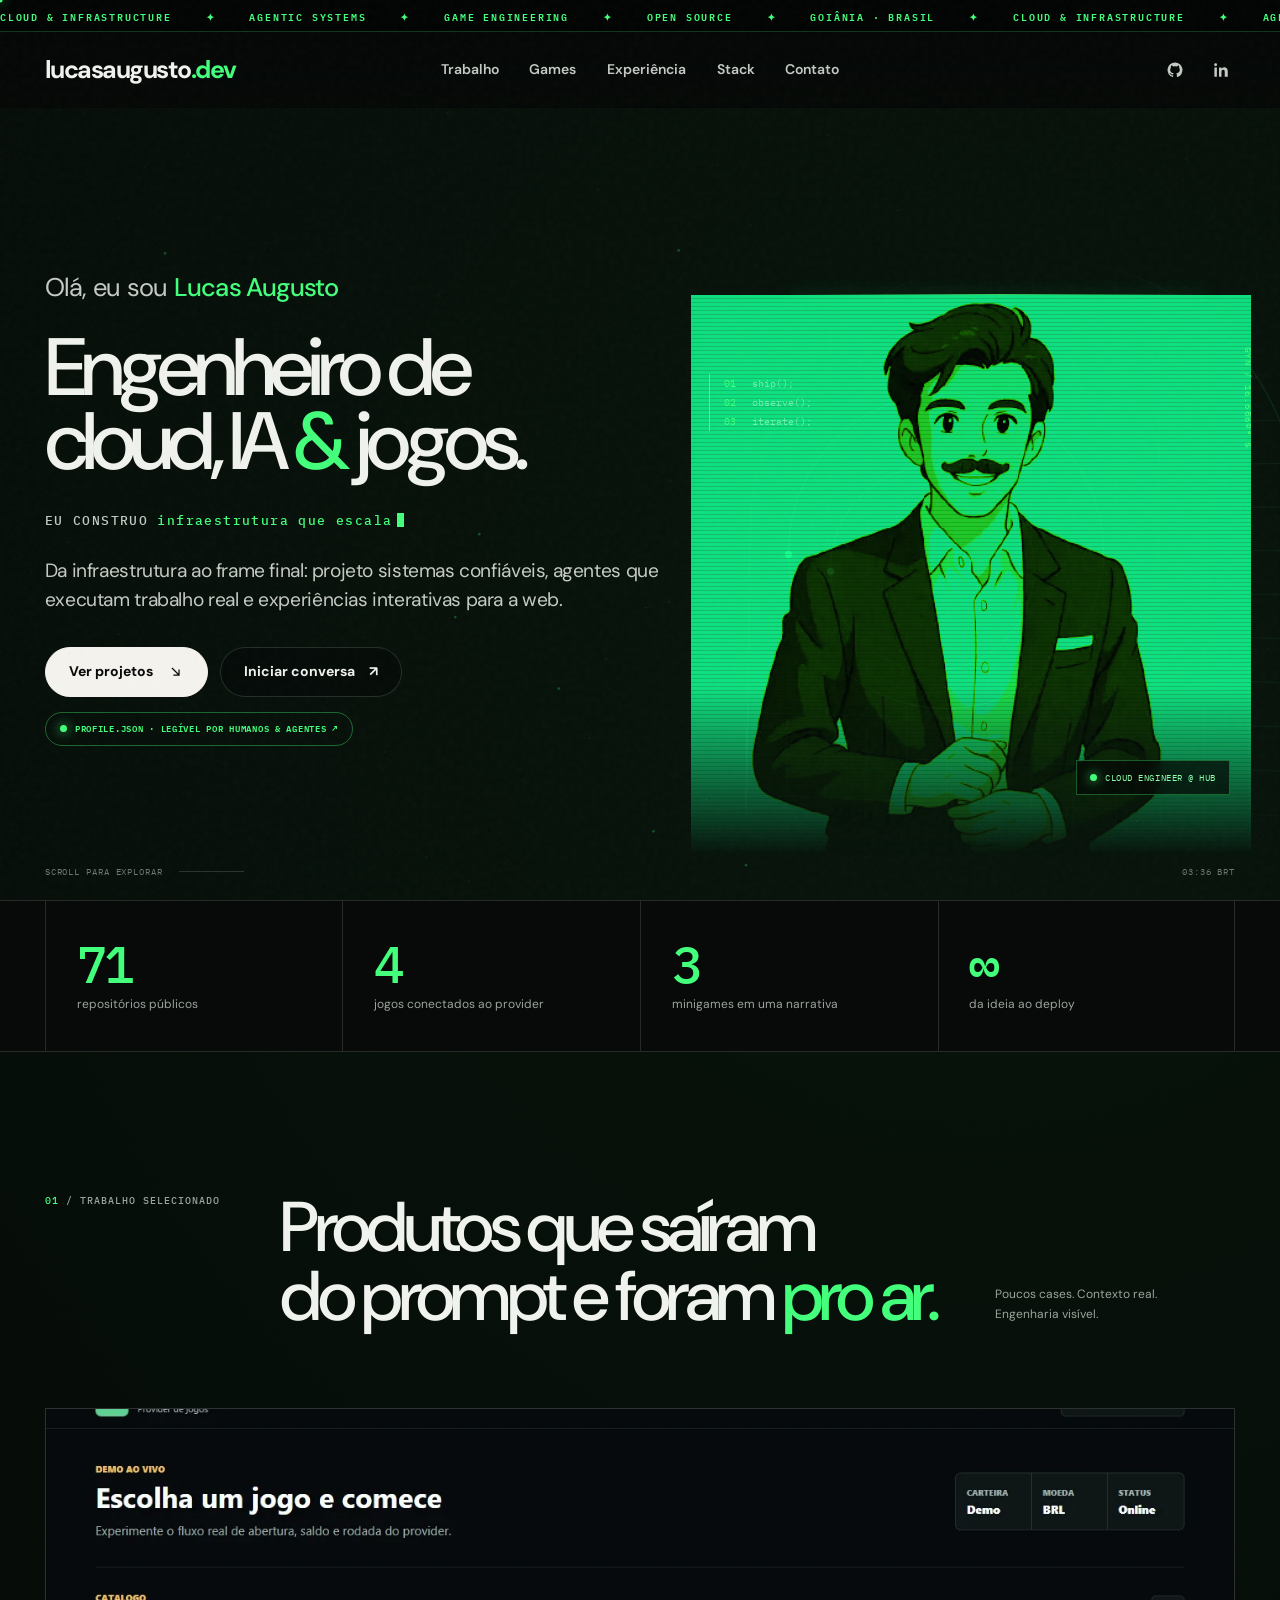
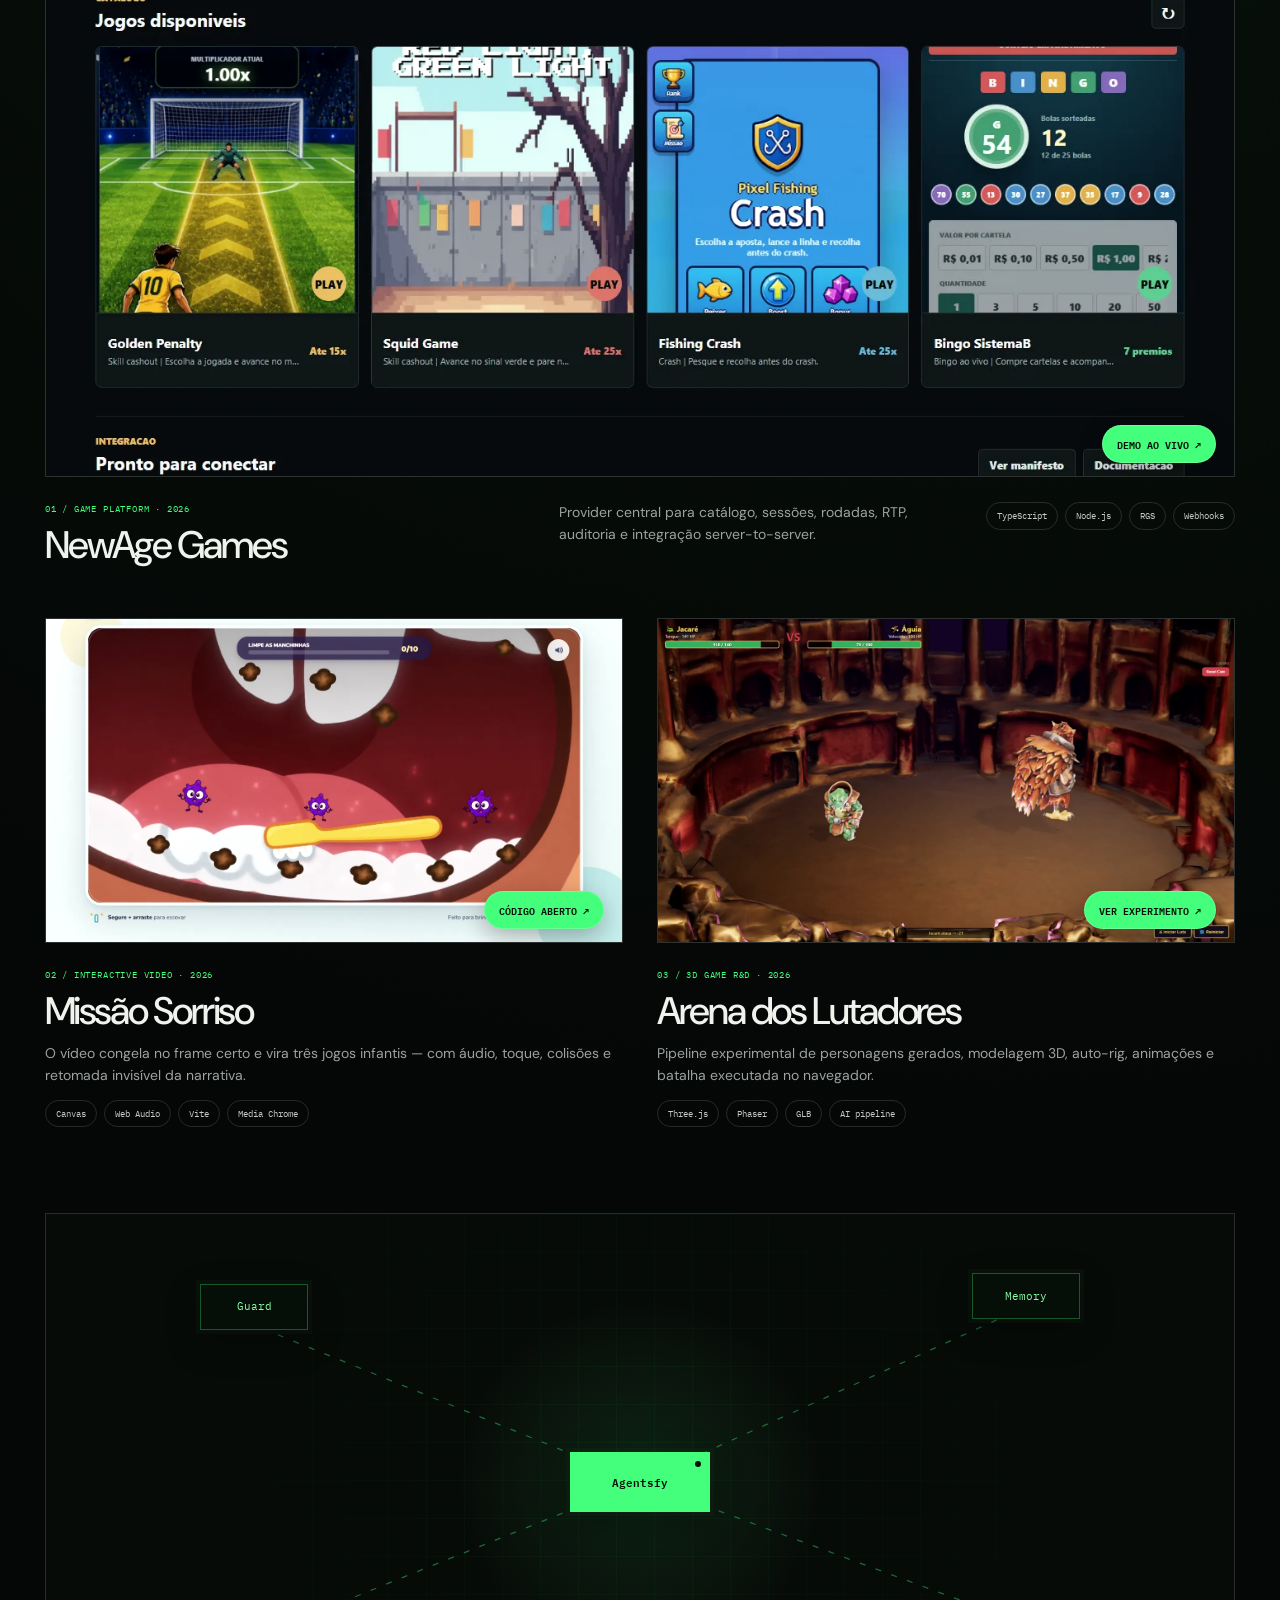
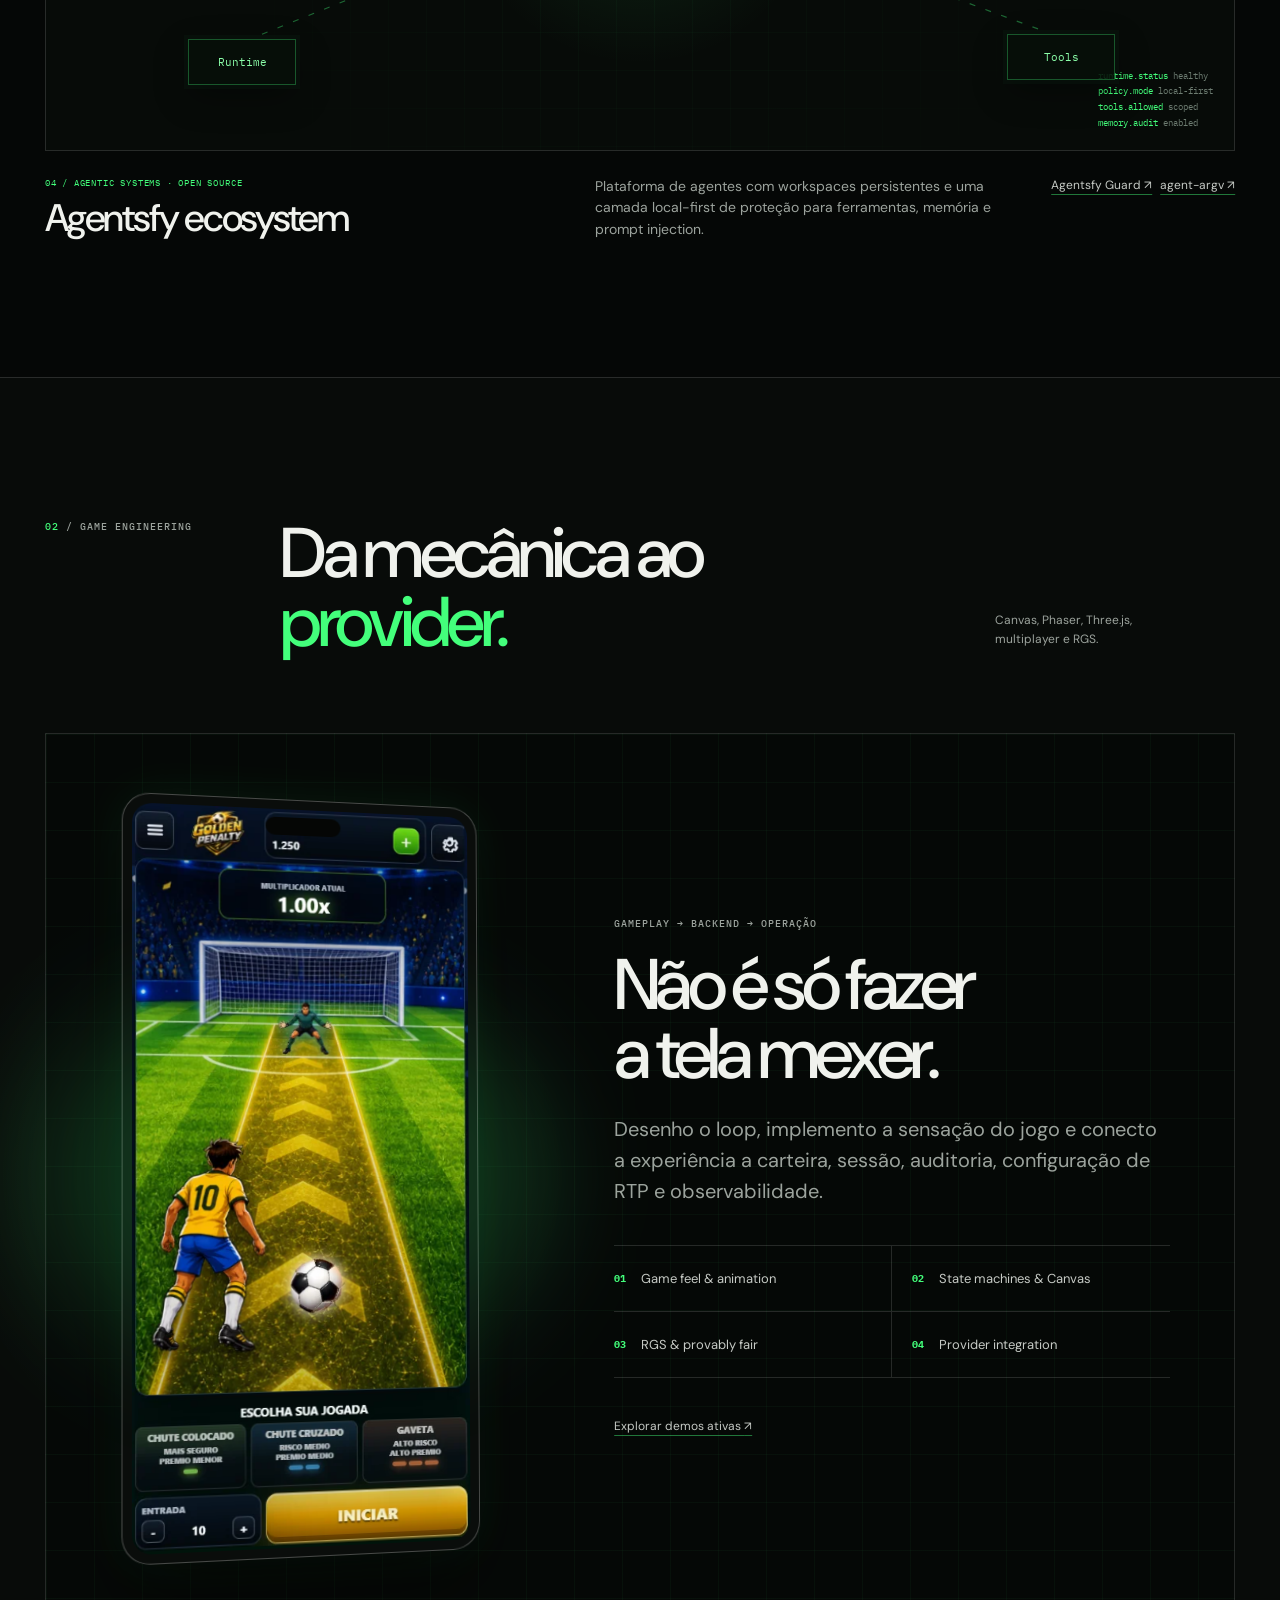
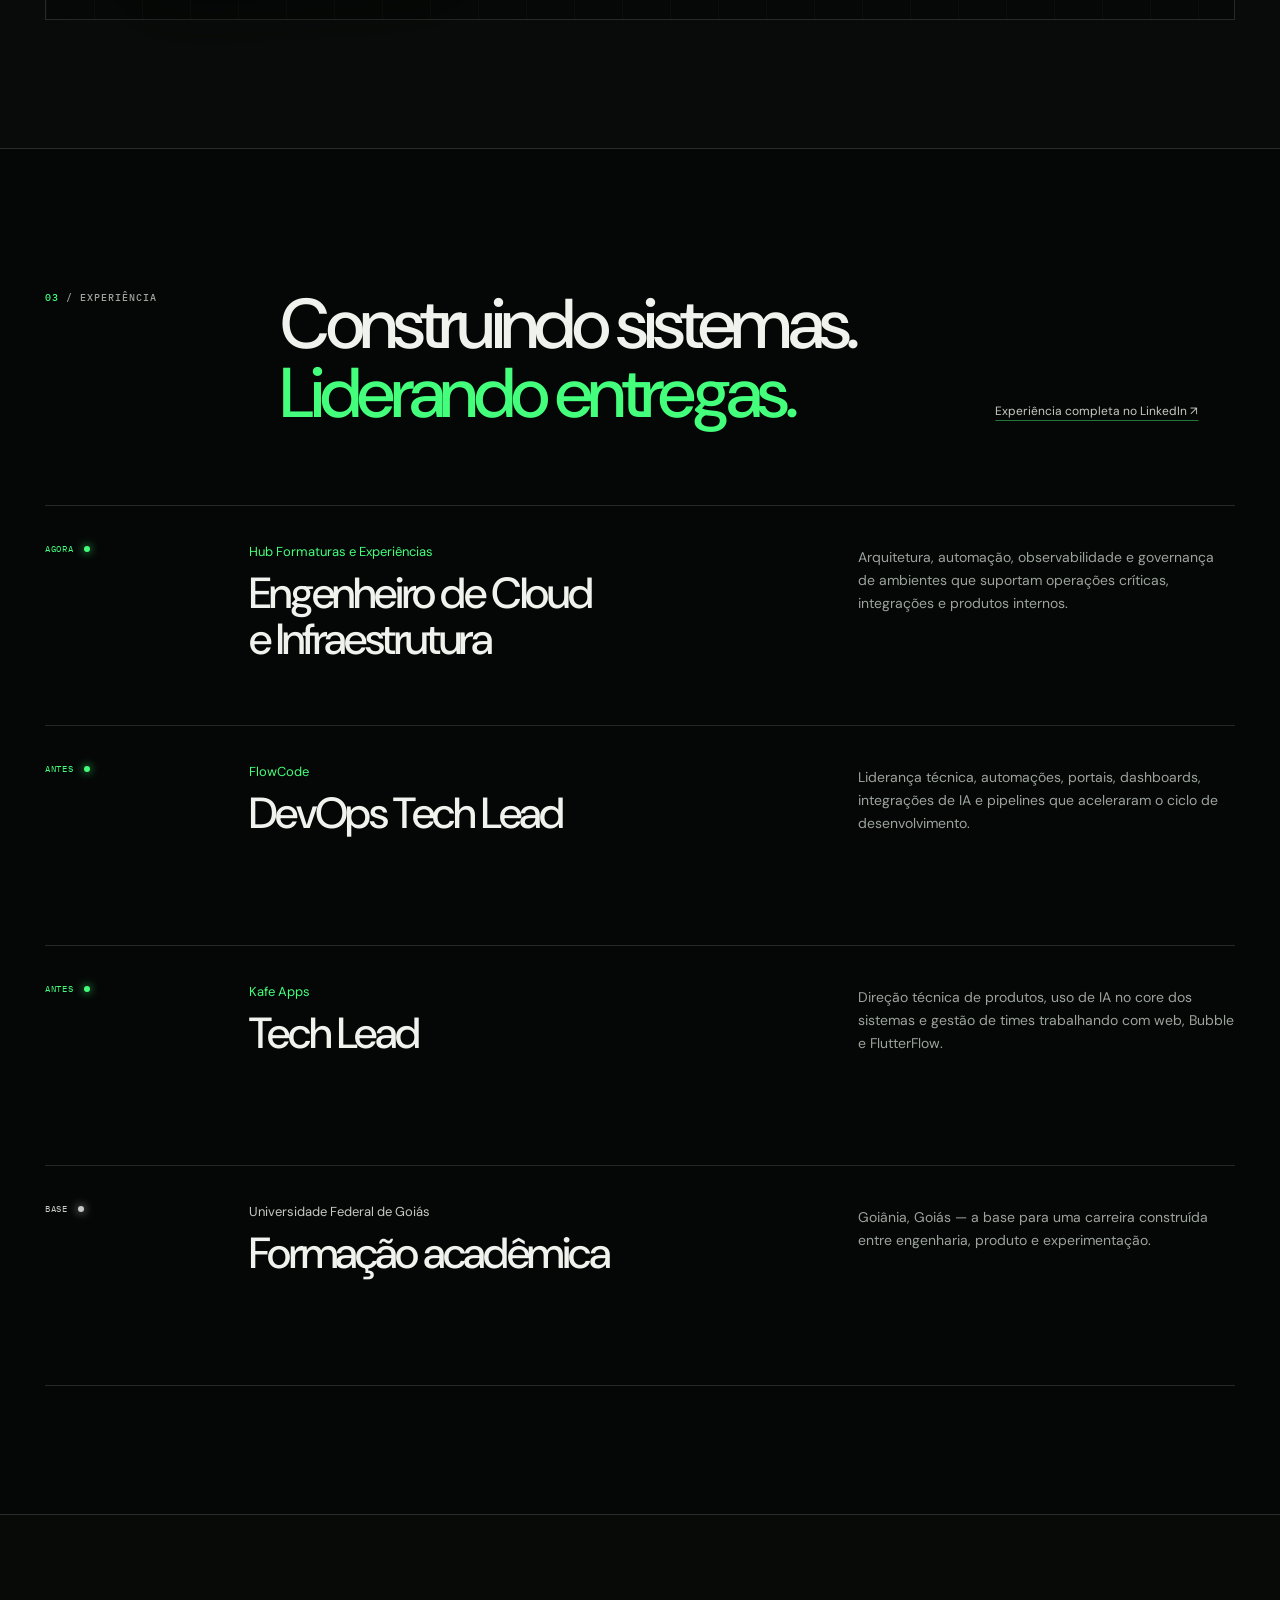
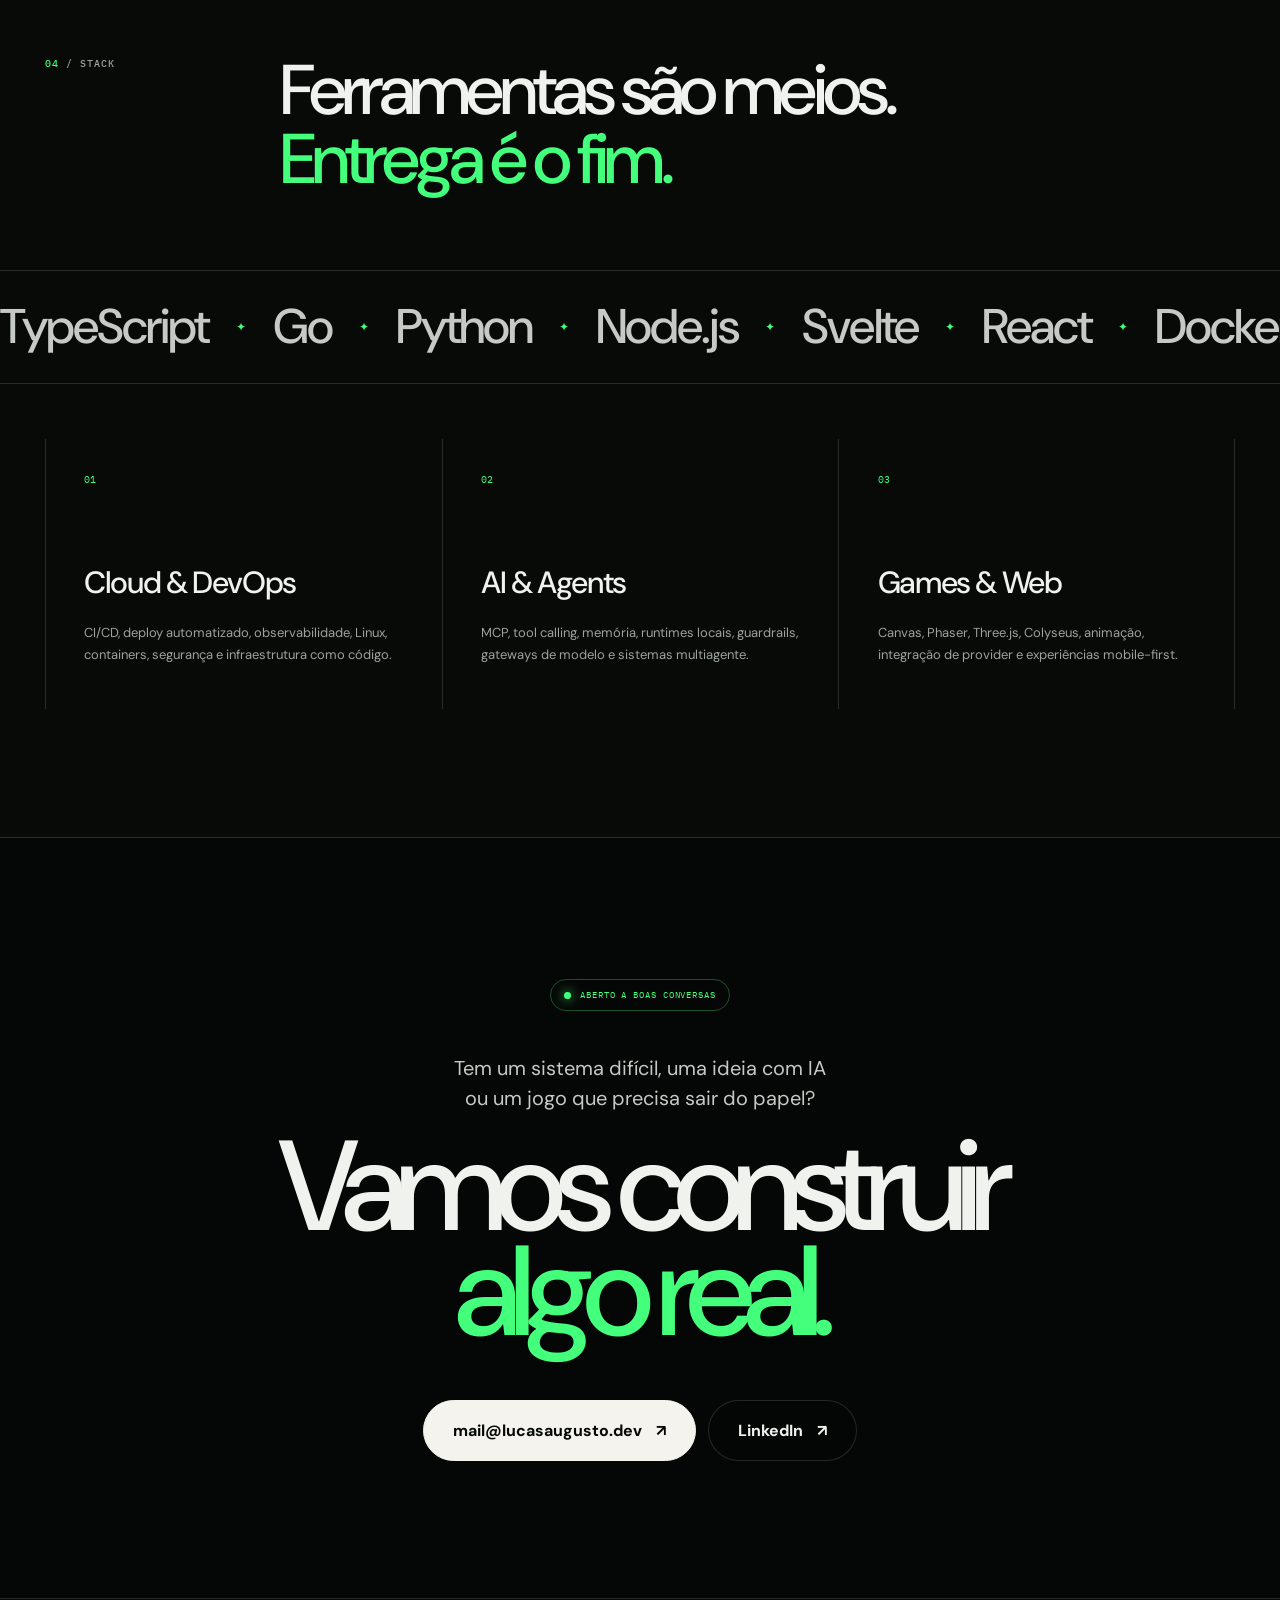
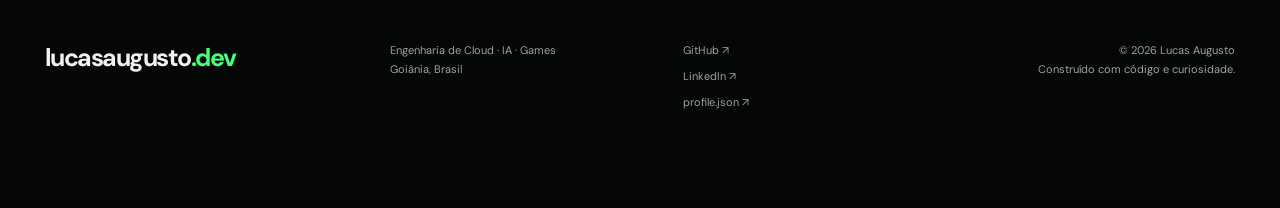
==== index.html @ a710b821 "feat: launch Lucas Augusto portfolio" ====
<!doctype html>
<html lang="pt-BR">
  <head>
    <meta charset="UTF-8" />
    <meta name="viewport" content="width=device-width, initial-scale=1.0" />
    <meta name="theme-color" content="#050706" />
    <meta
      name="description"
      content="Portfólio de Lucas Augusto — engenharia de cloud e infraestrutura, sistemas de IA e experiências interativas para web."
    />
    <meta name="author" content="Lucas Augusto" />
    <meta name="robots" content="index, follow" />
    <link rel="canonical" href="https://lucasaugusto.dev/" />
    <link rel="preconnect" href="https://fonts.googleapis.com" />
    <link rel="preconnect" href="https://fonts.gstatic.com" crossorigin />
    <link
      href="https://fonts.googleapis.com/css2?family=DM+Sans:wght@400;500;600;700&family=IBM+Plex+Mono:wght@400;500;600&display=swap"
      rel="stylesheet"
    />
    <link rel="icon" href="assets/favicon.svg" type="image/svg+xml" />
    <link rel="stylesheet" href="styles.css" />

    <meta property="og:type" content="website" />
    <meta property="og:locale" content="pt_BR" />
    <meta property="og:site_name" content="Lucas Augusto" />
    <meta property="og:title" content="Lucas Augusto — Cloud, IA & Game Engineering" />
    <meta
      property="og:description"
      content="Da infraestrutura ao frame final: sistemas confiáveis, agentes de IA e experiências jogáveis."
    />
    <meta property="og:url" content="https://lucasaugusto.dev/" />
    <meta property="og:image" content="https://lucasaugusto.dev/assets/og-cover.jpg" />
    <meta name="twitter:card" content="summary_large_image" />
    <meta name="twitter:title" content="Lucas Augusto — Cloud, IA & Game Engineering" />
    <meta
      name="twitter:description"
      content="Sistemas confiáveis, agentes de IA e experiências jogáveis."
    />
    <meta name="twitter:image" content="https://lucasaugusto.dev/assets/og-cover.jpg" />

    <title>Lucas Augusto — Cloud, IA & Game Engineering</title>

    <script type="application/ld+json">
      {
        "@context": "https://schema.org",
        "@type": "Person",
        "name": "Lucas Augusto",
        "url": "https://lucasaugusto.dev",
        "image": "https://lucasaugusto.dev/assets/lucas-avatar.webp",
        "jobTitle": "Engenheiro de Cloud e Infraestrutura",
        "worksFor": {
          "@type": "Organization",
          "name": "Hub Formaturas e Experiências"
        },
        "alumniOf": {
          "@type": "CollegeOrUniversity",
          "name": "Universidade Federal de Goiás"
        },
        "sameAs": [
          "https://github.com/lucasaugustodev",
          "https://www.linkedin.com/in/lucas-augusto-a7381b11b/"
        ],
        "knowsAbout": [
          "Cloud Infrastructure",
          "DevOps",
          "Artificial Intelligence",
          "Game Development",
          "TypeScript",
          "Go",
          "Python",
          "Phaser",
          "Three.js"
        ]
      }
    </script>
  </head>

  <body>
    <a class="skip-link" href="#conteudo">Pular para o conteúdo</a>
    <div class="noise" aria-hidden="true"></div>
    <div class="cursor-dot" aria-hidden="true"></div>
    <div class="cursor-ring" aria-hidden="true"></div>

    <div class="ticker" aria-label="Áreas de atuação">
      <div class="ticker__track">
        <span>CLOUD & INFRASTRUCTURE</span><i>✦</i>
        <span>AGENTIC SYSTEMS</span><i>✦</i>
        <span>GAME ENGINEERING</span><i>✦</i>
        <span>OPEN SOURCE</span><i>✦</i>
        <span>GOIÂNIA · BRASIL</span><i>✦</i>
        <span aria-hidden="true">CLOUD & INFRASTRUCTURE</span><i aria-hidden="true">✦</i>
        <span aria-hidden="true">AGENTIC SYSTEMS</span><i aria-hidden="true">✦</i>
        <span aria-hidden="true">GAME ENGINEERING</span><i aria-hidden="true">✦</i>
        <span aria-hidden="true">OPEN SOURCE</span><i aria-hidden="true">✦</i>
        <span aria-hidden="true">GOIÂNIA · BRASIL</span><i aria-hidden="true">✦</i>
      </div>
    </div>

    <header class="site-header">
      <a class="brand magnetic" href="#top" aria-label="Lucas Augusto — início">
        lucasaugusto<span>.dev</span>
      </a>

      <button class="menu-button" type="button" aria-expanded="false" aria-controls="main-nav">
        <span>menu</span>
        <svg viewBox="0 0 24 24" aria-hidden="true">
          <path d="M4 8h16M4 16h16" />
        </svg>
      </button>

      <nav id="main-nav" class="main-nav" aria-label="Navegação principal">
        <a href="#trabalho">Trabalho</a>
        <a href="#games">Games</a>
        <a href="#experiencia">Experiência</a>
        <a href="#stack">Stack</a>
        <a href="#contato">Contato</a>
      </nav>

      <div class="header-socials" aria-label="Redes sociais">
        <a class="magnetic" href="https://github.com/lucasaugustodev" target="_blank" rel="noreferrer" aria-label="GitHub">
          <svg viewBox="0 0 24 24" aria-hidden="true"><path d="M12 2a10 10 0 0 0-3.16 19.49c.5.09.68-.22.68-.48v-1.86c-2.78.6-3.37-1.18-3.37-1.18-.45-1.16-1.11-1.47-1.11-1.47-.91-.62.07-.61.07-.61 1 .07 1.53 1.03 1.53 1.03.9 1.53 2.34 1.09 2.91.83.09-.65.35-1.09.64-1.34-2.22-.25-4.55-1.11-4.55-4.94 0-1.09.39-1.98 1.03-2.68-.1-.25-.45-1.27.1-2.64 0 0 .84-.27 2.75 1.02A9.58 9.58 0 0 1 12 6.84a9.6 9.6 0 0 1 2.5.34c1.91-1.3 2.75-1.02 2.75-1.02.55 1.37.2 2.39.1 2.64.64.7 1.03 1.59 1.03 2.68 0 3.84-2.34 4.69-4.57 4.94.36.31.68.92.68 1.86v2.73c0 .27.18.58.69.48A10 10 0 0 0 12 2Z" /></svg>
        </a>
        <a class="magnetic" href="https://www.linkedin.com/in/lucas-augusto-a7381b11b/" target="_blank" rel="noreferrer" aria-label="LinkedIn">
          <svg viewBox="0 0 24 24" aria-hidden="true"><path d="M6.5 8.5H3.2V21h3.3V8.5ZM4.85 3A1.92 1.92 0 1 0 4.85 6.84 1.92 1.92 0 0 0 4.85 3ZM21 13.83c0-3.76-2-5.51-4.69-5.51a4.05 4.05 0 0 0-3.67 2.02V8.5H9.35V21h3.29v-6.2c0-1.63.31-3.21 2.33-3.21 1.99 0 2.02 1.86 2.02 3.31V21H21v-7.17Z" /></svg>
        </a>
      </div>
    </header>

    <main id="conteudo">
      <section id="top" class="hero section-shell">
        <canvas id="hero-canvas" aria-hidden="true"></canvas>
        <div class="hero__copy">
          <p class="hero__hello reveal">Olá, eu sou <strong>Lucas Augusto</strong></p>
          <h1 class="hero__title reveal" data-delay="1">
            Engenheiro de<br />
            cloud, IA <em>&</em> jogos.
          </h1>
          <p class="hero__build reveal" data-delay="2">
            EU CONSTRUO
            <span class="terminal-line"><span id="rotating-text">infraestrutura que escala</span><b aria-hidden="true"></b></span>
          </p>
          <p class="hero__intro reveal" data-delay="3">
            Da infraestrutura ao frame final: projeto sistemas confiáveis, agentes que executam trabalho real e experiências interativas para a web.
          </p>
          <div class="hero__actions reveal" data-delay="4">
            <a class="button button--light magnetic" href="#trabalho">
              Ver projetos
              <svg viewBox="0 0 24 24" aria-hidden="true"><path d="m7 7 10 10m0-8v8H9" /></svg>
            </a>
            <a class="button button--ghost magnetic" href="mailto:mail@lucasaugusto.dev">
              Iniciar conversa
              <span aria-hidden="true">↗</span>
            </a>
          </div>
          <a class="system-badge reveal" data-delay="5" href="profile.json">
            <span></span> PROFILE.JSON · LEGÍVEL POR HUMANOS & AGENTES ↗
          </a>
        </div>

        <div class="hero__visual reveal" data-delay="2" aria-label="Retrato ilustrado de Lucas Augusto">
          <div class="orbit orbit--one" aria-hidden="true"></div>
          <div class="orbit orbit--two" aria-hidden="true"></div>
          <div class="scanner" aria-hidden="true"></div>
          <div class="avatar-frame">
            <img src="assets/lucas-avatar.webp" alt="Ilustração de Lucas Augusto" width="640" height="640" />
          </div>
          <div class="visual-code" aria-hidden="true">
            <span>01</span> ship();<br />
            <span>02</span> observe();<br />
            <span>03</span> iterate();
          </div>
          <div class="visual-status">
            <span class="status-dot"></span>
            CLOUD ENGINEER @ HUB
          </div>
          <div class="visual-axis" aria-hidden="true">GYN / 16.6869° S</div>
        </div>

        <div class="hero__foot reveal" data-delay="5">
          <span>Scroll para explorar</span>
          <span class="scroll-line"></span>
          <span id="local-time">--:-- BRT</span>
        </div>
      </section>

      <section class="proof" aria-label="Números do portfólio">
        <div class="section-shell proof__grid">
          <div class="proof__item reveal">
            <strong data-count="71">00</strong>
            <span>repositórios públicos</span>
          </div>
          <div class="proof__item reveal" data-delay="1">
            <strong data-count="4">0</strong>
            <span>jogos conectados ao provider</span>
          </div>
          <div class="proof__item reveal" data-delay="2">
            <strong data-count="3">0</strong>
            <span>minigames em uma narrativa</span>
          </div>
          <div class="proof__item proof__item--text reveal" data-delay="3">
            <strong>∞</strong>
            <span>da ideia ao deploy</span>
          </div>
        </div>
      </section>

      <section id="trabalho" class="work section-shell block-section">
        <header class="section-heading reveal">
          <p><span>01</span> / Trabalho selecionado</p>
          <h2>Produtos que saíram<br />do prompt e foram <em>pro ar.</em></h2>
          <p class="section-heading__aside">Poucos cases. Contexto real.<br />Engenharia visível.</p>
        </header>

        <div class="case-list">
          <article class="case case--wide reveal spotlight-card">
            <a class="case__media" href="https://newage.games/demos/" target="_blank" rel="noreferrer" aria-label="Abrir demonstração da NewAge Games">
              <img src="assets/newage-games.webp" alt="Catálogo da plataforma NewAge Games com quatro jogos" width="1440" height="900" loading="lazy" />
              <span class="case__launch">Demo ao vivo ↗</span>
            </a>
            <div class="case__body">
              <div>
                <p class="case__index">01 / GAME PLATFORM · 2026</p>
                <h3>NewAge Games</h3>
              </div>
              <p class="case__summary">Provider central para catálogo, sessões, rodadas, RTP, auditoria e integração server-to-server.</p>
              <ul class="tag-list" aria-label="Tecnologias">
                <li>TypeScript</li><li>Node.js</li><li>RGS</li><li>Webhooks</li>
              </ul>
            </div>
          </article>

          <article id="games" class="case case--split reveal spotlight-card">
            <a class="case__media" href="https://github.com/lucasaugustodev/dentinhos-game" target="_blank" rel="noreferrer" aria-label="Ver código do projeto Missão Sorriso">
              <img src="assets/dentinhos-game.webp" alt="Minigame de escovação Missão Sorriso" width="1365" height="900" loading="lazy" />
              <span class="case__launch">Código aberto ↗</span>
            </a>
            <div class="case__body">
              <div>
                <p class="case__index">02 / INTERACTIVE VIDEO · 2026</p>
                <h3>Missão Sorriso</h3>
              </div>
              <p class="case__summary">O vídeo congela no frame certo e vira três jogos infantis — com áudio, toque, colisões e retomada invisível da narrativa.</p>
              <ul class="tag-list" aria-label="Tecnologias">
                <li>Canvas</li><li>Web Audio</li><li>Vite</li><li>Media Chrome</li>
              </ul>
            </div>
          </article>

          <article class="case case--split reveal spotlight-card" data-delay="1">
            <a class="case__media" href="https://github.com/lucasaugustodev/arena-lutadores-web" target="_blank" rel="noreferrer" aria-label="Ver código do projeto Arena dos Lutadores">
              <img src="assets/arena-lutadores.webp" alt="Luta 3D entre Jacaré e Águia em um coliseu" width="1920" height="1080" loading="lazy" />
              <span class="case__launch">Ver experimento ↗</span>
            </a>
            <div class="case__body">
              <div>
                <p class="case__index">03 / 3D GAME R&D · 2026</p>
                <h3>Arena dos Lutadores</h3>
              </div>
              <p class="case__summary">Pipeline experimental de personagens gerados, modelagem 3D, auto-rig, animações e batalha executada no navegador.</p>
              <ul class="tag-list" aria-label="Tecnologias">
                <li>Three.js</li><li>Phaser</li><li>GLB</li><li>AI pipeline</li>
              </ul>
            </div>
          </article>

          <article class="case case--wide case--system reveal spotlight-card">
            <div class="system-map" aria-label="Diagrama do ecossistema de agentes">
              <div class="system-map__grid" aria-hidden="true"></div>
              <div class="node node--core"><span></span>Agentsfy</div>
              <div class="node node--one">Guard</div>
              <div class="node node--two">Memory</div>
              <div class="node node--three">Tools</div>
              <div class="node node--four">Runtime</div>
              <svg class="system-lines" viewBox="0 0 1000 430" preserveAspectRatio="none" aria-hidden="true">
                <path d="M500 215 190 95M500 215 800 85M500 215 840 335M500 215 175 340" />
              </svg>
              <div class="system-log" aria-hidden="true">
                <span>runtime.status</span> healthy<br />
                <span>policy.mode</span> local-first<br />
                <span>tools.allowed</span> scoped<br />
                <span>memory.audit</span> enabled
              </div>
            </div>
            <div class="case__body">
              <div>
                <p class="case__index">04 / AGENTIC SYSTEMS · OPEN SOURCE</p>
                <h3>Agentsfy ecosystem</h3>
              </div>
              <p class="case__summary">Plataforma de agentes com workspaces persistentes e uma camada local-first de proteção para ferramentas, memória e prompt injection.</p>
              <div class="case__links">
                <a href="https://github.com/lucasaugustodev/agentsfy-guard" target="_blank" rel="noreferrer">Agentsfy Guard ↗</a>
                <a href="https://github.com/lucasaugustodev/agent-argv" target="_blank" rel="noreferrer">agent-argv ↗</a>
              </div>
            </div>
          </article>
        </div>
      </section>

      <section class="game-reel block-section">
        <div class="section-shell">
          <header class="section-heading section-heading--compact reveal">
            <p><span>02</span> / Game engineering</p>
            <h2>Da mecânica ao<br /><em>provider.</em></h2>
            <p class="section-heading__aside">Canvas, Phaser, Three.js,<br />multiplayer e RGS.</p>
          </header>

          <div class="game-stage reveal">
            <div class="phone-shot">
              <img src="assets/golden-penalty.webp" alt="Jogo Golden Penalty em tela mobile" width="430" height="932" loading="lazy" />
              <span class="phone-shot__glow" aria-hidden="true"></span>
            </div>
            <div class="game-stage__copy">
              <p class="mono-label">GAMEPLAY → BACKEND → OPERAÇÃO</p>
              <h3>Não é só fazer<br />a tela mexer.</h3>
              <p>Desenho o loop, implemento a sensação do jogo e conecto a experiência a carteira, sessão, auditoria, configuração de RTP e observabilidade.</p>
              <div class="game-capabilities">
                <div><strong>01</strong><span>Game feel & animation</span></div>
                <div><strong>02</strong><span>State machines & Canvas</span></div>
                <div><strong>03</strong><span>RGS & provably fair</span></div>
                <div><strong>04</strong><span>Provider integration</span></div>
              </div>
              <a class="text-link" href="https://newage.games/demos/" target="_blank" rel="noreferrer">Explorar demos ativas <span>↗</span></a>
            </div>
          </div>
        </div>
      </section>

      <section id="experiencia" class="experience section-shell block-section">
        <header class="section-heading reveal">
          <p><span>03</span> / Experiência</p>
          <h2>Construindo sistemas.<br /><em>Liderando entregas.</em></h2>
          <a class="section-heading__aside text-link" href="https://www.linkedin.com/in/lucas-augusto-a7381b11b/details/experience/" target="_blank" rel="noreferrer">Experiência completa no LinkedIn ↗</a>
        </header>

        <div class="timeline">
          <article class="timeline__item reveal">
            <div class="timeline__when"><span>AGORA</span><i></i></div>
            <div class="timeline__role">
              <p>Hub Formaturas e Experiências</p>
              <h3>Engenheiro de Cloud<br />e Infraestrutura</h3>
            </div>
            <p class="timeline__description">Arquitetura, automação, observabilidade e governança de ambientes que suportam operações críticas, integrações e produtos internos.</p>
          </article>
          <article class="timeline__item reveal">
            <div class="timeline__when"><span>ANTES</span><i></i></div>
            <div class="timeline__role">
              <p>FlowCode</p>
              <h3>DevOps Tech Lead</h3>
            </div>
            <p class="timeline__description">Liderança técnica, automações, portais, dashboards, integrações de IA e pipelines que aceleraram o ciclo de desenvolvimento.</p>
          </article>
          <article class="timeline__item reveal">
            <div class="timeline__when"><span>ANTES</span><i></i></div>
            <div class="timeline__role">
              <p>Kafe Apps</p>
              <h3>Tech Lead</h3>
            </div>
            <p class="timeline__description">Direção técnica de produtos, uso de IA no core dos sistemas e gestão de times trabalhando com web, Bubble e FlutterFlow.</p>
          </article>
          <article class="timeline__item timeline__item--education reveal">
            <div class="timeline__when"><span>BASE</span><i></i></div>
            <div class="timeline__role">
              <p>Universidade Federal de Goiás</p>
              <h3>Formação acadêmica</h3>
            </div>
            <p class="timeline__description">Goiânia, Goiás — a base para uma carreira construída entre engenharia, produto e experimentação.</p>
          </article>
        </div>
      </section>

      <section id="stack" class="stack block-section">
        <div class="section-shell">
          <header class="section-heading section-heading--compact reveal">
            <p><span>04</span> / Stack</p>
            <h2>Ferramentas são meios.<br /><em>Entrega é o fim.</em></h2>
          </header>
        </div>
        <div class="stack-marquee" aria-label="Tecnologias">
          <div class="stack-marquee__track">
            <span>TypeScript</span><i>✦</i><span>Go</span><i>✦</i><span>Python</span><i>✦</i><span>Node.js</span><i>✦</i><span>Svelte</span><i>✦</i><span>React</span><i>✦</i><span>Docker</span><i>✦</i><span>AWS</span><i>✦</i><span>Cloudflare</span><i>✦</i><span>PostgreSQL</span><i>✦</i><span>Redis</span><i>✦</i><span>GitHub Actions</span><i>✦</i>
            <span aria-hidden="true">TypeScript</span><i aria-hidden="true">✦</i><span aria-hidden="true">Go</span><i aria-hidden="true">✦</i><span aria-hidden="true">Python</span><i aria-hidden="true">✦</i><span aria-hidden="true">Node.js</span><i aria-hidden="true">✦</i><span aria-hidden="true">Svelte</span><i aria-hidden="true">✦</i><span aria-hidden="true">React</span><i aria-hidden="true">✦</i><span aria-hidden="true">Docker</span><i aria-hidden="true">✦</i><span aria-hidden="true">AWS</span><i aria-hidden="true">✦</i><span aria-hidden="true">Cloudflare</span><i aria-hidden="true">✦</i><span aria-hidden="true">PostgreSQL</span><i aria-hidden="true">✦</i><span aria-hidden="true">Redis</span><i aria-hidden="true">✦</i><span aria-hidden="true">GitHub Actions</span><i aria-hidden="true">✦</i>
          </div>
        </div>
        <div class="section-shell stack__grid">
          <article class="skill-panel reveal">
            <span>01</span><h3>Cloud & DevOps</h3><p>CI/CD, deploy automatizado, observabilidade, Linux, containers, segurança e infraestrutura como código.</p>
          </article>
          <article class="skill-panel reveal" data-delay="1">
            <span>02</span><h3>AI & Agents</h3><p>MCP, tool calling, memória, runtimes locais, guardrails, gateways de modelo e sistemas multiagente.</p>
          </article>
          <article class="skill-panel reveal" data-delay="2">
            <span>03</span><h3>Games & Web</h3><p>Canvas, Phaser, Three.js, Colyseus, animação, integração de provider e experiências mobile-first.</p>
          </article>
        </div>
      </section>

      <section id="contato" class="contact section-shell block-section">
        <div class="contact__status reveal"><span></span> ABERTO A BOAS CONVERSAS</div>
        <p class="contact__kicker reveal">Tem um sistema difícil, uma ideia com IA<br />ou um jogo que precisa sair do papel?</p>
        <h2 class="reveal">Vamos construir<br /><em>algo real.</em></h2>
        <div class="contact__actions reveal">
          <a class="button button--light button--large magnetic" href="mailto:mail@lucasaugusto.dev">mail@lucasaugusto.dev <span>↗</span></a>
          <a class="button button--ghost button--large magnetic" href="https://www.linkedin.com/in/lucas-augusto-a7381b11b/" target="_blank" rel="noreferrer">LinkedIn <span>↗</span></a>
        </div>
      </section>
    </main>

    <footer class="footer section-shell">
      <a class="brand" href="#top">lucasaugusto<span>.dev</span></a>
      <p>Engenharia de Cloud · IA · Games<br />Goiânia, Brasil</p>
      <div class="footer__links">
        <a href="https://github.com/lucasaugustodev" target="_blank" rel="noreferrer">GitHub ↗</a>
        <a href="https://www.linkedin.com/in/lucas-augusto-a7381b11b/" target="_blank" rel="noreferrer">LinkedIn ↗</a>
        <a href="profile.json">profile.json ↗</a>
      </div>
      <p class="footer__copy">© <span id="year">2026</span> Lucas Augusto<br />Construído com código e curiosidade.</p>
    </footer>

    <script src="script.js" defer></script>
  </body>
</html>
---- styles.css ----
:root {
  --bg: #050706;
  --bg-elevated: #0a0e0c;
  --panel: #0d1210;
  --panel-soft: #111713;
  --line: rgba(237, 242, 237, 0.14);
  --line-bright: rgba(90, 255, 139, 0.34);
  --text: #f0f2ed;
  --muted: #9ca39d;
  --muted-strong: #c6cac5;
  --green: #43ff7b;
  --green-soft: #8bffa9;
  --green-deep: #0ca642;
  --white: #f4f3ee;
  --max: 1400px;
  --gutter: clamp(20px, 3.5vw, 56px);
  --sans: "DM Sans", Arial, sans-serif;
  --mono: "IBM Plex Mono", Consolas, monospace;
}

*,
*::before,
*::after {
  box-sizing: border-box;
}

html {
  scroll-behavior: smooth;
  scroll-padding-top: 106px;
  background: var(--bg);
}

body {
  margin: 0;
  min-width: 320px;
  overflow-x: hidden;
  color: var(--text);
  background:
    radial-gradient(circle at 77% 8%, rgba(48, 255, 110, 0.055), transparent 28%),
    var(--bg);
  font-family: var(--sans);
  font-size: 16px;
  line-height: 1.5;
  -webkit-font-smoothing: antialiased;
  text-rendering: optimizeLegibility;
}

::selection {
  color: #021005;
  background: var(--green);
}

a {
  color: inherit;
  text-decoration: none;
}

button,
a {
  -webkit-tap-highlight-color: transparent;
}

img,
svg {
  display: block;
}

img {
  height: auto;
  max-width: 100%;
}

button {
  color: inherit;
  font: inherit;
}

.skip-link {
  position: fixed;
  z-index: 1000;
  top: 8px;
  left: 8px;
  padding: 10px 16px;
  color: #020604;
  background: var(--green);
  transform: translateY(-150%);
  transition: transform 180ms ease;
}

.skip-link:focus {
  transform: translateY(0);
}

.noise {
  position: fixed;
  z-index: 999;
  inset: 0;
  pointer-events: none;
  opacity: 0.035;
  background-image: url("data:image/svg+xml,%3Csvg viewBox='0 0 180 180' xmlns='http://www.w3.org/2000/svg'%3E%3Cfilter id='n'%3E%3CfeTurbulence type='fractalNoise' baseFrequency='.8' numOctaves='4' stitchTiles='stitch'/%3E%3C/filter%3E%3Crect width='100%25' height='100%25' filter='url(%23n)' opacity='.75'/%3E%3C/svg%3E");
}

.section-shell {
  width: min(100%, var(--max));
  margin-inline: auto;
  padding-inline: var(--gutter);
}

.block-section {
  padding-top: clamp(104px, 11vw, 176px);
  padding-bottom: clamp(90px, 10vw, 150px);
}

.ticker {
  position: relative;
  z-index: 100;
  height: 32px;
  overflow: hidden;
  border-bottom: 1px solid rgba(67, 255, 123, 0.2);
  color: var(--green);
  background: #020403;
  font-family: var(--mono);
  font-size: 10px;
  font-weight: 600;
  letter-spacing: 0.18em;
  line-height: 32px;
  white-space: nowrap;
}

.ticker__track {
  display: flex;
  width: max-content;
  align-items: center;
  animation: ticker 35s linear infinite;
}

.ticker span {
  display: inline-block;
}

.ticker i {
  margin-inline: 34px;
  font-style: normal;
}

@keyframes ticker {
  to { transform: translateX(-50%); }
}

.site-header {
  position: sticky;
  z-index: 90;
  top: 0;
  display: grid;
  min-height: 76px;
  padding: 0 var(--gutter);
  border-bottom: 1px solid transparent;
  grid-template-columns: minmax(240px, 1fr) auto minmax(150px, 1fr);
  align-items: center;
  background: linear-gradient(to bottom, rgba(5, 7, 6, 0.96), rgba(5, 7, 6, 0.78));
  backdrop-filter: blur(16px);
  transition: border-color 240ms ease, min-height 240ms ease;
}

.site-header.is-scrolled {
  min-height: 64px;
  border-bottom-color: var(--line);
}

.brand {
  width: max-content;
  font-size: clamp(19px, 2vw, 25px);
  font-weight: 700;
  letter-spacing: -0.06em;
}

.brand span {
  color: var(--green);
}

.main-nav {
  display: flex;
  gap: clamp(19px, 2.4vw, 37px);
  color: var(--muted-strong);
  font-size: 14px;
  font-weight: 600;
}

.main-nav a,
.header-socials a,
.footer__links a {
  transition: color 160ms ease;
}

.main-nav a:hover,
.main-nav a:focus-visible,
.header-socials a:hover,
.header-socials a:focus-visible,
.footer__links a:hover,
.footer__links a:focus-visible {
  color: var(--green);
}

.header-socials {
  display: flex;
  justify-content: flex-end;
  gap: 17px;
}

.header-socials a {
  display: grid;
  width: 29px;
  height: 29px;
  place-items: center;
  color: var(--muted-strong);
}

.header-socials svg {
  width: 18px;
  fill: currentColor;
}

.menu-button {
  display: none;
  border: 0;
  background: none;
}

.hero {
  position: relative;
  display: grid;
  min-height: calc(100svh - 108px);
  padding-top: clamp(62px, 9vh, 116px);
  padding-bottom: 52px;
  grid-template-columns: minmax(0, 0.98fr) minmax(420px, 0.82fr);
  gap: 36px;
  align-items: center;
}

#hero-canvas {
  position: absolute;
  z-index: 0;
  inset: 0;
  width: 100%;
  height: 100%;
  pointer-events: none;
  opacity: 0.46;
}

.hero__copy,
.hero__visual,
.hero__foot {
  position: relative;
  z-index: 2;
}

.hero__copy {
  max-width: 780px;
  padding-bottom: 22px;
}

.hero__hello {
  margin: 0 0 24px;
  color: var(--muted-strong);
  font-size: clamp(20px, 2vw, 29px);
  letter-spacing: -0.03em;
}

.hero__hello strong {
  color: var(--green);
  font-weight: 500;
}

.hero__title {
  margin: 0;
  max-width: 850px;
  font-size: clamp(58px, 6.35vw, 101px);
  font-weight: 500;
  letter-spacing: -0.072em;
  line-height: 0.91;
}

.hero__title em,
.section-heading h2 em,
.contact h2 em {
  color: var(--green);
  font-style: normal;
}

.hero__build {
  display: flex;
  min-height: 26px;
  margin: 28px 0 0;
  gap: 9px;
  align-items: center;
  color: var(--muted-strong);
  font-family: var(--mono);
  font-size: clamp(11px, 1vw, 13px);
  font-weight: 500;
  letter-spacing: 0.11em;
}

.terminal-line {
  color: var(--green);
}

.terminal-line b {
  display: inline-block;
  width: 7px;
  height: 14px;
  margin-left: 4px;
  vertical-align: -2px;
  background: var(--green);
  animation: blink 0.85s steps(1) infinite;
}

@keyframes blink {
  50% { opacity: 0; }
}

.hero__intro {
  max-width: 630px;
  margin: 24px 0 0;
  color: var(--muted-strong);
  font-size: clamp(16px, 1.5vw, 20px);
  letter-spacing: -0.02em;
  line-height: 1.5;
}

.hero__actions,
.contact__actions {
  display: flex;
  margin-top: 32px;
  gap: 12px;
  flex-wrap: wrap;
}

.button {
  position: relative;
  display: inline-flex;
  min-height: 50px;
  padding: 0 23px;
  overflow: hidden;
  border: 1px solid var(--line);
  border-radius: 999px;
  gap: 14px;
  align-items: center;
  justify-content: center;
  font-size: 14px;
  font-weight: 700;
  transition: color 180ms ease, background 180ms ease, border-color 180ms ease, transform 180ms ease;
}

.button::before {
  position: absolute;
  inset: 0;
  background: var(--green);
  content: "";
  transform: translateY(105%);
  transition: transform 250ms cubic-bezier(0.2, 0.8, 0.2, 1);
}

.button > * {
  position: relative;
}

.button svg {
  position: relative;
  width: 17px;
  fill: none;
  stroke: currentColor;
  stroke-width: 1.7;
}

.button--light {
  color: #060806;
  border-color: var(--white);
  background: var(--white);
}

.button--ghost {
  color: var(--text);
  background: rgba(5, 7, 6, 0.38);
}

.button:hover,
.button:focus-visible {
  color: #031006;
  border-color: var(--green);
  transform: translateY(-2px);
}

.button:hover::before,
.button:focus-visible::before {
  transform: translateY(0);
}

.button--large {
  min-height: 61px;
  padding-inline: 29px;
  font-size: 16px;
}

.system-badge {
  display: inline-flex;
  min-height: 34px;
  margin-top: 15px;
  padding: 0 14px;
  border: 1px solid rgba(67, 255, 123, 0.36);
  border-radius: 999px;
  gap: 8px;
  align-items: center;
  color: var(--green);
  font-family: var(--mono);
  font-size: 9px;
  font-weight: 600;
  letter-spacing: 0.08em;
  transition: border-color 160ms ease, background 160ms ease;
}

.system-badge span,
.status-dot,
.contact__status span {
  width: 7px;
  height: 7px;
  border-radius: 50%;
  background: var(--green);
  box-shadow: 0 0 12px var(--green);
}

.system-badge:hover,
.system-badge:focus-visible {
  border-color: var(--green);
  background: rgba(67, 255, 123, 0.06);
}

.hero__visual {
  position: relative;
  min-height: min(660px, 68vh);
  align-self: stretch;
}

.hero__visual::before {
  position: absolute;
  top: 10%;
  right: -11%;
  bottom: 1%;
  left: 5%;
  border: 1px solid rgba(67, 255, 123, 0.13);
  border-radius: 47% 47% 4% 4%;
  background:
    linear-gradient(rgba(67, 255, 123, 0.05) 1px, transparent 1px),
    linear-gradient(90deg, rgba(67, 255, 123, 0.05) 1px, transparent 1px);
  background-size: 42px 42px;
  content: "";
  perspective: 800px;
  transform: perspective(800px) rotateY(-7deg) rotateX(2deg);
  -webkit-mask-image: linear-gradient(to bottom, transparent, #000 15%, #000 83%, transparent);
  mask-image: linear-gradient(to bottom, transparent, #000 15%, #000 83%, transparent);
}

.avatar-frame {
  position: absolute;
  z-index: 3;
  right: -3%;
  bottom: -1%;
  width: min(560px, 45vw);
  overflow: hidden;
  filter: drop-shadow(0 0 34px rgba(51, 255, 111, 0.12));
  -webkit-mask-image: linear-gradient(to bottom, #000 70%, transparent 100%);
  mask-image: linear-gradient(to bottom, #000 70%, transparent 100%);
}

.avatar-frame::after {
  position: absolute;
  inset: 0;
  background: repeating-linear-gradient(to bottom, transparent 0, transparent 3px, rgba(1, 7, 3, 0.3) 4px);
  content: "";
  mix-blend-mode: multiply;
  pointer-events: none;
}

.avatar-frame img {
  width: 100%;
  opacity: 0.86;
  filter: grayscale(1) contrast(1.38) brightness(0.84) sepia(1) saturate(9) hue-rotate(72deg);
  mix-blend-mode: screen;
  transform: scale(1.015);
}

.scanner {
  position: absolute;
  z-index: 5;
  top: 16%;
  right: 5%;
  width: 80%;
  height: 1px;
  opacity: 0.8;
  background: linear-gradient(90deg, transparent, var(--green), transparent);
  box-shadow: 0 0 17px var(--green);
  animation: scan 7s ease-in-out infinite;
}

@keyframes scan {
  0%, 100% { top: 16%; opacity: 0; }
  10%, 90% { opacity: 0.8; }
  50% { top: 86%; opacity: 0.35; }
}

.orbit {
  position: absolute;
  z-index: 2;
  top: 31%;
  left: 15%;
  border: 1px solid rgba(67, 255, 123, 0.27);
  border-radius: 50%;
}

.orbit::after {
  position: absolute;
  top: 50%;
  left: -4px;
  width: 7px;
  height: 7px;
  border-radius: 50%;
  background: var(--green);
  box-shadow: 0 0 14px var(--green);
  content: "";
}

.orbit--one {
  width: 60%;
  aspect-ratio: 1;
  animation: orbit 20s linear infinite;
}

.orbit--two {
  top: 42%;
  left: 23%;
  width: 39%;
  aspect-ratio: 1;
  animation: orbit 13s linear infinite reverse;
}

@keyframes orbit { to { rotate: 1turn; } }

.visual-code {
  position: absolute;
  z-index: 6;
  top: 28%;
  left: 0;
  padding-left: 14px;
  border-left: 1px solid var(--green);
  color: rgba(199, 255, 214, 0.55);
  font-family: var(--mono);
  font-size: 10px;
  line-height: 1.9;
}

.visual-code span {
  margin-right: 10px;
  color: var(--green);
}

.visual-status {
  position: absolute;
  z-index: 7;
  right: 1%;
  bottom: 8%;
  display: flex;
  min-height: 35px;
  padding: 0 13px;
  border: 1px solid rgba(67, 255, 123, 0.33);
  gap: 8px;
  align-items: center;
  background: rgba(4, 9, 6, 0.76);
  color: var(--green-soft);
  font-family: var(--mono);
  font-size: 9px;
  letter-spacing: 0.06em;
  backdrop-filter: blur(8px);
}

.visual-axis {
  position: absolute;
  z-index: 6;
  top: 24%;
  right: -20px;
  color: var(--green);
  font-family: var(--mono);
  font-size: 9px;
  letter-spacing: 0.15em;
  writing-mode: vertical-rl;
}

.hero__foot {
  position: absolute;
  bottom: 22px;
  left: var(--gutter);
  display: flex;
  width: calc(100% - (var(--gutter) * 2));
  gap: 16px;
  align-items: center;
  color: #6f7770;
  font-family: var(--mono);
  font-size: 9px;
  letter-spacing: 0.1em;
  text-transform: uppercase;
}

.hero__foot > :last-child {
  margin-left: auto;
}

.scroll-line {
  position: relative;
  width: 65px;
  height: 1px;
  overflow: hidden;
  background: rgba(255,255,255,.15);
}

.scroll-line::after {
  position: absolute;
  inset: 0;
  background: var(--green);
  content: "";
  transform: translateX(-100%);
  animation: scrollLine 2.2s ease-in-out infinite;
}

@keyframes scrollLine { 50%, 100% { transform: translateX(100%); } }

.proof {
  border-top: 1px solid var(--line);
  border-bottom: 1px solid var(--line);
  background: #070a08;
}

.proof__grid {
  display: grid;
  grid-template-columns: repeat(4, 1fr);
}

.proof__item {
  display: flex;
  min-height: 150px;
  padding: 32px clamp(15px, 2.4vw, 36px);
  border-left: 1px solid var(--line);
  gap: 5px;
  flex-direction: column;
  justify-content: center;
}

.proof__item:last-child { border-right: 1px solid var(--line); }

.proof__item strong {
  color: var(--green);
  font-family: var(--mono);
  font-size: clamp(32px, 4vw, 60px);
  font-weight: 500;
  letter-spacing: -0.07em;
  line-height: 1;
}

.proof__item span {
  color: var(--muted);
  font-size: 12px;
}

.section-heading {
  position: relative;
  display: grid;
  margin-bottom: clamp(48px, 6vw, 90px);
  grid-template-columns: minmax(160px, 0.3fr) minmax(500px, 1fr) minmax(170px, 0.35fr);
  gap: 30px;
  align-items: end;
}

.section-heading > p:first-child,
.mono-label {
  margin: 0;
  align-self: start;
  color: var(--muted);
  font-family: var(--mono);
  font-size: 10px;
  font-weight: 500;
  letter-spacing: 0.1em;
  text-transform: uppercase;
}

.section-heading > p:first-child span {
  color: var(--green);
}

.section-heading h2 {
  margin: 0;
  font-size: clamp(42px, 5.5vw, 83px);
  font-weight: 500;
  letter-spacing: -0.066em;
  line-height: 0.98;
}

.section-heading__aside {
  margin: 0 0 7px;
  color: var(--muted);
  font-size: 12px;
  line-height: 1.6;
}

.section-heading--compact {
  grid-template-columns: minmax(160px, 0.3fr) minmax(500px, 1fr) minmax(170px, 0.35fr);
}

.case-list {
  display: grid;
  grid-template-columns: repeat(2, minmax(0, 1fr));
  gap: clamp(22px, 3.6vw, 54px) clamp(18px, 2.7vw, 38px);
}

.case {
  position: relative;
}

.case--wide {
  grid-column: 1 / -1;
}

.case__media,
.system-map {
  position: relative;
  display: block;
  aspect-ratio: 16 / 9;
  overflow: hidden;
  border: 1px solid var(--line);
  background: var(--panel);
}

.case__media::after {
  position: absolute;
  inset: 0;
  background:
    linear-gradient(to top, rgba(3, 6, 4, 0.32), transparent 35%),
    radial-gradient(circle at var(--glow-x, 50%) var(--glow-y, 50%), rgba(67,255,123,.13), transparent 25%);
  content: "";
  opacity: 0;
  transition: opacity 240ms ease;
}

.case__media:hover::after { opacity: 1; }

.case__media img {
  width: 100%;
  height: 100%;
  object-fit: cover;
  filter: saturate(0.8) contrast(1.05);
  transition: filter 400ms ease, transform 700ms cubic-bezier(0.2, 0.8, 0.2, 1);
}

.case__media:hover img {
  filter: saturate(1) contrast(1.02);
  transform: scale(1.025);
}

.case__launch {
  position: absolute;
  z-index: 3;
  right: 18px;
  bottom: 18px;
  display: flex;
  min-height: 38px;
  padding: 0 14px;
  border: 1px solid rgba(255,255,255,.2);
  border-radius: 999px;
  align-items: center;
  color: #061008;
  background: var(--green);
  font-family: var(--mono);
  font-size: 10px;
  font-weight: 600;
  text-transform: uppercase;
  box-shadow: 0 8px 25px rgba(0,0,0,.28);
  transform: translateY(5px);
  transition: transform 220ms ease;
}

.case__media:hover .case__launch { transform: translateY(0); }

.case__body {
  display: grid;
  padding: 25px 0 8px;
  grid-template-columns: 1fr minmax(220px, 0.82fr) auto;
  gap: 28px;
  align-items: start;
}

.case--split .case__body {
  grid-template-columns: 1fr;
  gap: 13px;
}

.case__index {
  margin: 0 0 10px;
  color: var(--green);
  font-family: var(--mono);
  font-size: 9px;
  letter-spacing: 0.09em;
}

.case h3 {
  margin: 0;
  font-size: clamp(27px, 3vw, 45px);
  font-weight: 500;
  letter-spacing: -0.055em;
  line-height: 1;
}

.case__summary {
  margin: 0;
  color: var(--muted);
  font-size: 14px;
  line-height: 1.55;
}

.tag-list {
  display: flex;
  margin: 0;
  padding: 0;
  gap: 7px;
  flex-wrap: wrap;
  justify-content: flex-end;
  list-style: none;
}

.case--split .tag-list { justify-content: flex-start; }

.tag-list li {
  padding: 6px 10px;
  border: 1px solid var(--line);
  border-radius: 999px;
  color: var(--muted-strong);
  font-family: var(--mono);
  font-size: 9px;
}

.case--system {
  margin-top: clamp(10px, 3vw, 32px);
}

.system-map {
  height: clamp(370px, 42vw, 590px);
  aspect-ratio: auto;
  background:
    radial-gradient(circle at 50% 50%, rgba(67, 255, 123, 0.11), transparent 28%),
    #070b08;
}

.system-map__grid {
  position: absolute;
  inset: 0;
  opacity: 0.32;
  background-image:
    linear-gradient(rgba(67,255,123,.13) 1px, transparent 1px),
    linear-gradient(90deg, rgba(67,255,123,.13) 1px, transparent 1px);
  background-size: 38px 38px;
  -webkit-mask-image: radial-gradient(circle at center, #000, transparent 70%);
  mask-image: radial-gradient(circle at center, #000, transparent 70%);
}

.system-lines {
  position: absolute;
  inset: 0;
  width: 100%;
  height: 100%;
  fill: none;
  stroke: rgba(67, 255, 123, 0.38);
  stroke-width: 1;
  stroke-dasharray: 5 9;
  animation: dash 20s linear infinite;
}

@keyframes dash { to { stroke-dashoffset: -200; } }

.node {
  position: absolute;
  z-index: 3;
  display: grid;
  width: 108px;
  height: 46px;
  border: 1px solid rgba(67,255,123,.3);
  place-items: center;
  color: var(--green-soft);
  background: rgba(6, 15, 9, 0.88);
  font-family: var(--mono);
  font-size: 11px;
  box-shadow: 0 0 0 4px rgba(67,255,123,.025), 0 12px 35px rgba(0,0,0,.32);
}

.node--core {
  top: 50%;
  left: 50%;
  width: 140px;
  height: 60px;
  color: #031107;
  background: var(--green);
  font-weight: 600;
  transform: translate(-50%, -50%);
}

.node--core span {
  position: absolute;
  top: 8px;
  right: 8px;
  width: 6px;
  height: 6px;
  border-radius: 50%;
  background: #031107;
  animation: blink 1.4s steps(1) infinite;
}

.node--one { top: 13%; left: 13%; }
.node--two { top: 11%; right: 13%; }
.node--three { right: 10%; bottom: 13%; }
.node--four { bottom: 12%; left: 12%; }

.system-log {
  position: absolute;
  right: 21px;
  bottom: 19px;
  color: #6c7b70;
  font-family: var(--mono);
  font-size: 9px;
  line-height: 1.75;
}

.system-log span { color: var(--green); }

.case__links {
  display: flex;
  gap: 8px;
  flex-wrap: wrap;
  justify-content: flex-end;
}

.case__links a,
.text-link {
  color: var(--muted-strong);
  font-size: 12px;
  text-decoration: underline;
  text-decoration-color: rgba(67,255,123,.45);
  text-underline-offset: 5px;
  transition: color 160ms ease;
}

.case__links a:hover,
.text-link:hover { color: var(--green); }

.game-reel {
  overflow: hidden;
  border-top: 1px solid var(--line);
  border-bottom: 1px solid var(--line);
  background:
    radial-gradient(circle at 22% 58%, rgba(67, 255, 123, 0.11), transparent 26%),
    #080b09;
}

.game-stage {
  display: grid;
  min-height: 720px;
  padding: clamp(30px, 5vw, 72px);
  border: 1px solid var(--line);
  grid-template-columns: minmax(270px, .7fr) 1fr;
  gap: clamp(45px, 9vw, 140px);
  align-items: center;
  background:
    linear-gradient(rgba(67, 255, 123, 0.035) 1px, transparent 1px),
    linear-gradient(90deg, rgba(67, 255, 123, 0.035) 1px, transparent 1px),
    rgba(5, 8, 6, .84);
  background-size: 48px 48px;
}

.phone-shot {
  position: relative;
  z-index: 1;
  width: min(100%, 360px);
  margin-inline: auto;
  padding: 9px;
  border: 1px solid rgba(255,255,255,.25);
  border-radius: 28px;
  background: #0a0d0b;
  box-shadow: 0 40px 90px rgba(0,0,0,.5), 0 0 50px rgba(67,255,123,.08);
  transform: perspective(1100px) rotateY(8deg) rotateX(1deg);
}

.phone-shot::before {
  position: absolute;
  z-index: 2;
  top: 17px;
  left: 50%;
  width: 76px;
  height: 18px;
  border-radius: 999px;
  background: #050605;
  content: "";
  transform: translateX(-50%);
}

.phone-shot img {
  width: 100%;
  border-radius: 20px;
}

.phone-shot__glow {
  position: absolute;
  z-index: -1;
  inset: 25% -22%;
  border-radius: 50%;
  background: rgba(67,255,123,.16);
  filter: blur(55px);
}

.game-stage__copy {
  max-width: 640px;
}

.game-stage__copy h3 {
  margin: 20px 0 25px;
  font-size: clamp(45px, 5.6vw, 82px);
  font-weight: 500;
  letter-spacing: -0.067em;
  line-height: .96;
}

.game-stage__copy > p:not(.mono-label) {
  max-width: 600px;
  margin: 0;
  color: var(--muted);
  font-size: clamp(16px, 1.6vw, 20px);
  line-height: 1.55;
}

.game-capabilities {
  display: grid;
  margin: 38px 0 35px;
  border-top: 1px solid var(--line);
  grid-template-columns: repeat(2, 1fr);
}

.game-capabilities div {
  display: flex;
  min-height: 66px;
  border-bottom: 1px solid var(--line);
  gap: 15px;
  align-items: center;
}

.game-capabilities div:nth-child(odd) { border-right: 1px solid var(--line); }
.game-capabilities div:nth-child(even) { padding-left: 20px; }

.game-capabilities strong {
  color: var(--green);
  font-family: var(--mono);
  font-size: 10px;
}

.game-capabilities span {
  color: var(--muted-strong);
  font-size: 13px;
}

.timeline {
  border-top: 1px solid var(--line);
}

.timeline__item {
  position: relative;
  display: grid;
  min-height: 220px;
  padding: 36px 0;
  overflow: hidden;
  border-bottom: 1px solid var(--line);
  grid-template-columns: minmax(160px, .3fr) minmax(380px, 1fr) minmax(250px, .65fr);
  gap: 30px;
  align-items: start;
}

.timeline__item::before {
  position: absolute;
  inset: 0;
  background: linear-gradient(90deg, transparent, rgba(67,255,123,.045), transparent);
  content: "";
  transform: translateX(-100%);
  transition: transform 600ms ease;
}

.timeline__item:hover::before { transform: translateX(0); }

.timeline__when {
  display: flex;
  gap: 10px;
  align-items: center;
  color: var(--green);
  font-family: var(--mono);
  font-size: 9px;
  letter-spacing: 0.09em;
}

.timeline__when i {
  width: 6px;
  height: 6px;
  border-radius: 50%;
  background: currentColor;
  box-shadow: 0 0 10px currentColor;
}

.timeline__role p {
  margin: 0 0 10px;
  color: var(--green);
  font-size: 13px;
}

.timeline__role h3 {
  margin: 0;
  font-size: clamp(30px, 3.4vw, 50px);
  font-weight: 500;
  letter-spacing: -0.055em;
  line-height: 1.04;
}

.timeline__description {
  margin: 4px 0 0;
  color: var(--muted);
  font-size: 14px;
  line-height: 1.65;
}

.timeline__item--education .timeline__when,
.timeline__item--education .timeline__role p { color: var(--muted-strong); }

.stack {
  overflow: hidden;
  border-top: 1px solid var(--line);
  border-bottom: 1px solid var(--line);
  background: #080a08;
}

.stack-marquee {
  overflow: hidden;
  border-top: 1px solid var(--line);
  border-bottom: 1px solid var(--line);
}

.stack-marquee__track {
  display: flex;
  width: max-content;
  min-height: 112px;
  gap: 27px;
  align-items: center;
  animation: ticker 48s linear infinite;
}

.stack-marquee span {
  color: var(--muted-strong);
  font-size: clamp(27px, 3.8vw, 54px);
  font-weight: 500;
  letter-spacing: -0.04em;
}

.stack-marquee i {
  color: var(--green);
  font-size: 12px;
  font-style: normal;
}

.stack__grid {
  display: grid;
  padding-top: 55px;
  grid-template-columns: repeat(3, 1fr);
}

.skill-panel {
  min-height: 270px;
  padding: 27px clamp(24px, 3vw, 42px) 36px;
  border-left: 1px solid var(--line);
}

.skill-panel:last-child { border-right: 1px solid var(--line); }

.skill-panel > span {
  color: var(--green);
  font-family: var(--mono);
  font-size: 10px;
}

.skill-panel h3 {
  margin: 70px 0 16px;
  font-size: clamp(24px, 2.4vw, 36px);
  font-weight: 500;
  letter-spacing: -0.045em;
}

.skill-panel p {
  margin: 0;
  color: var(--muted);
  font-size: 13px;
  line-height: 1.65;
}

.contact {
  position: relative;
  min-height: 760px;
  overflow: hidden;
  text-align: center;
}

.contact::before,
.contact::after {
  position: absolute;
  z-index: -1;
  top: 8%;
  left: 50%;
  width: min(720px, 90vw);
  aspect-ratio: 1;
  border: 1px solid rgba(67,255,123,.12);
  border-radius: 50%;
  content: "";
  transform: translateX(-50%);
}

.contact::after {
  top: 18%;
  width: min(500px, 65vw);
  border-color: rgba(67,255,123,.2);
  box-shadow: 0 0 100px rgba(67,255,123,.07) inset;
}

.contact__status {
  display: flex;
  width: max-content;
  min-height: 32px;
  margin: 0 auto 42px;
  padding: 0 13px;
  border: 1px solid rgba(67,255,123,.3);
  border-radius: 999px;
  gap: 9px;
  align-items: center;
  color: var(--green);
  font-family: var(--mono);
  font-size: 9px;
  letter-spacing: .1em;
}

.contact__kicker {
  margin: 0 auto 22px;
  color: var(--muted-strong);
  font-size: clamp(16px, 1.6vw, 20px);
}

.contact h2 {
  margin: 0;
  font-size: clamp(66px, 10vw, 152px);
  font-weight: 500;
  letter-spacing: -0.085em;
  line-height: .82;
}

.contact__actions {
  justify-content: center;
  margin-top: 55px;
}

.footer {
  display: grid;
  min-height: 210px;
  padding-top: 40px;
  padding-bottom: 40px;
  border-top: 1px solid var(--line);
  grid-template-columns: 1.2fr 1fr 1fr 1fr;
  gap: 34px;
  align-items: start;
}

.footer > p,
.footer__links {
  margin: 2px 0 0;
  color: var(--muted);
  font-size: 11px;
  line-height: 1.7;
}

.footer__links {
  display: flex;
  gap: 7px;
  flex-direction: column;
}

.footer__copy { text-align: right; }

.reveal {
  opacity: 0;
  transform: translateY(26px);
  transition: opacity 680ms ease, transform 680ms cubic-bezier(.2,.8,.2,1);
  transition-delay: calc(var(--delay, 0) * 90ms);
}

.reveal[data-delay="1"] { --delay: 1; }
.reveal[data-delay="2"] { --delay: 2; }
.reveal[data-delay="3"] { --delay: 3; }
.reveal[data-delay="4"] { --delay: 4; }
.reveal[data-delay="5"] { --delay: 5; }

.reveal.is-visible {
  opacity: 1;
  transform: translateY(0);
}

.cursor-dot,
.cursor-ring {
  position: fixed;
  z-index: 1001;
  top: 0;
  left: 0;
  border-radius: 50%;
  pointer-events: none;
  transform: translate(-50%, -50%);
}

.cursor-dot {
  width: 5px;
  height: 5px;
  background: var(--green);
  box-shadow: 0 0 12px var(--green);
}

.cursor-ring {
  width: 34px;
  height: 34px;
  border: 1px solid rgba(67, 255, 123, 0.55);
  transition: width 180ms ease, height 180ms ease, border-color 180ms ease, background 180ms ease;
}

.cursor-ring.is-hovering {
  width: 52px;
  height: 52px;
  border-color: var(--green);
  background: rgba(67,255,123,.07);
}

@media (max-width: 1100px) {
  .site-header {
    grid-template-columns: 1fr auto;
  }

  .main-nav {
    position: fixed;
    top: 96px;
    right: var(--gutter);
    display: none;
    min-width: 250px;
    padding: 25px;
    border: 1px solid var(--line-bright);
    gap: 18px;
    flex-direction: column;
    background: rgba(4, 8, 5, .96);
    box-shadow: 0 30px 70px rgba(0,0,0,.55);
    backdrop-filter: blur(18px);
  }

  .main-nav.is-open { display: flex; }
  .header-socials { display: none; }

  .menu-button {
    display: inline-flex;
    padding: 8px 0 8px 16px;
    gap: 9px;
    align-items: center;
    color: var(--muted-strong);
    font-family: var(--mono);
    font-size: 10px;
    text-transform: uppercase;
  }

  .menu-button svg {
    width: 22px;
    fill: none;
    stroke: currentColor;
    stroke-width: 1.5;
  }

  .hero {
    grid-template-columns: minmax(0, 1fr) minmax(350px, .62fr);
  }

  .hero__title { font-size: clamp(54px, 7.6vw, 80px); }
  .avatar-frame { right: -15%; width: 53vw; }

  .section-heading,
  .section-heading--compact {
    grid-template-columns: 145px 1fr;
  }

  .section-heading__aside {
    display: none;
  }

  .case__body {
    grid-template-columns: 1fr minmax(220px, .8fr);
  }

  .tag-list,
  .case__links {
    grid-column: 1 / -1;
    justify-content: flex-start;
  }

  .timeline__item {
    grid-template-columns: 130px 1fr minmax(220px, .62fr);
  }

  .game-stage {
    gap: 55px;
  }
}

@media (max-width: 760px) {
  :root { --gutter: 20px; }

  html { scroll-padding-top: 80px; }
  body { font-size: 15px; }
  .cursor-dot, .cursor-ring { display: none; }
  .ticker { height: 28px; line-height: 28px; }
  .ticker i { margin-inline: 22px; }

  .site-header {
    min-height: 62px;
  }

  .brand { font-size: 19px; }
  .main-nav { top: 77px; right: 20px; left: 20px; }

  .hero {
    display: flex;
    min-height: auto;
    padding-top: 58px;
    padding-bottom: 70px;
    flex-direction: column;
    align-items: stretch;
  }

  .hero__copy { z-index: 4; }
  .hero__hello { margin-bottom: 17px; font-size: 19px; }

  .hero__title {
    font-size: clamp(47px, 15vw, 69px);
    line-height: .92;
  }

  .hero__build {
    display: block;
    margin-top: 22px;
    line-height: 1.8;
  }

  .terminal-line { display: block; }
  .hero__intro { margin-top: 17px; font-size: 16px; }
  .hero__actions { margin-top: 25px; }
  .button { min-height: 47px; padding-inline: 18px; font-size: 13px; }
  .system-badge { max-width: 100%; font-size: 8px; }

  .hero__visual {
    width: 100%;
    min-height: 410px;
    margin-top: 12px;
    order: 2;
  }

  .hero__visual::before {
    top: 7%;
    right: -22%;
    left: -4%;
  }

  .avatar-frame {
    right: auto;
    left: 50%;
    width: min(96vw, 420px);
    transform: translateX(-50%);
  }

  .visual-code { top: 25%; font-size: 8px; }
  .visual-axis { right: 0; }
  .visual-status { right: 0; bottom: 5%; }
  .hero__foot { display: none; }

  .proof__grid { grid-template-columns: repeat(2, 1fr); }
  .proof__item { min-height: 116px; padding: 23px 18px; }
  .proof__item:nth-child(3), .proof__item:nth-child(4) { border-top: 1px solid var(--line); }
  .proof__item strong { font-size: 34px; }
  .proof__item span { font-size: 10px; }

  .block-section {
    padding-top: 86px;
    padding-bottom: 80px;
  }

  .section-heading,
  .section-heading--compact {
    display: block;
    margin-bottom: 42px;
  }

  .section-heading > p:first-child { margin-bottom: 22px; }
  .section-heading h2 { font-size: clamp(39px, 12vw, 56px); }

  .case-list { display: block; }
  .case { margin-bottom: 54px; }
  .case:last-child { margin-bottom: 0; }
  .case__media { aspect-ratio: 4 / 3; }
  .case--split .case__media { aspect-ratio: 4 / 3; }
  .case__body { display: block; padding-top: 19px; }
  .case__summary { margin-top: 13px; }
  .tag-list { margin-top: 16px; }
  .case h3 { font-size: 31px; }
  .case__launch { right: 11px; bottom: 11px; min-height: 33px; font-size: 8px; }

  .system-map { height: 420px; }
  .node { width: 78px; height: 39px; font-size: 9px; }
  .node--core { width: 112px; height: 54px; }
  .system-log { display: none; }
  .case__links { margin-top: 18px; }

  .game-stage {
    display: flex;
    min-height: auto;
    padding: 32px 18px 40px;
    gap: 54px;
    flex-direction: column;
  }

  .phone-shot { width: 245px; transform: none; }
  .game-stage__copy h3 { margin-block: 16px 20px; font-size: 50px; }
  .game-stage__copy > p:not(.mono-label) { font-size: 16px; }
  .game-capabilities { grid-template-columns: 1fr; }
  .game-capabilities div:nth-child(odd) { border-right: 0; }
  .game-capabilities div:nth-child(even) { padding-left: 0; }

  .timeline__item {
    display: block;
    min-height: auto;
    padding: 31px 0 36px;
  }

  .timeline__role { margin-top: 30px; }
  .timeline__role h3 { font-size: 33px; }
  .timeline__description { margin-top: 20px; }

  .stack-marquee__track { min-height: 80px; }
  .stack__grid { display: block; padding-top: 35px; }
  .skill-panel { min-height: auto; padding: 27px 22px 35px; border-right: 1px solid var(--line); border-bottom: 1px solid var(--line); }
  .skill-panel h3 { margin-top: 36px; }

  .contact { min-height: 670px; }
  .contact__kicker { font-size: 15px; }
  .contact h2 { font-size: clamp(60px, 21vw, 91px); }
  .contact__actions { align-items: stretch; flex-direction: column; }
  .button--large { width: 100%; }

  .footer {
    display: grid;
    min-height: auto;
    padding-top: 36px;
    grid-template-columns: 1fr 1fr;
  }

  .footer .brand { grid-column: 1 / -1; }
  .footer__copy { grid-column: 1 / -1; text-align: left; }
}

@media (prefers-reduced-motion: reduce) {
  html { scroll-behavior: auto; }
  *, *::before, *::after {
    animation-duration: 0.01ms !important;
    animation-iteration-count: 1 !important;
    transition-duration: 0.01ms !important;
  }
  .reveal { opacity: 1; transform: none; }
}

@media (pointer: coarse) {
  .cursor-dot, .cursor-ring { display: none; }
}
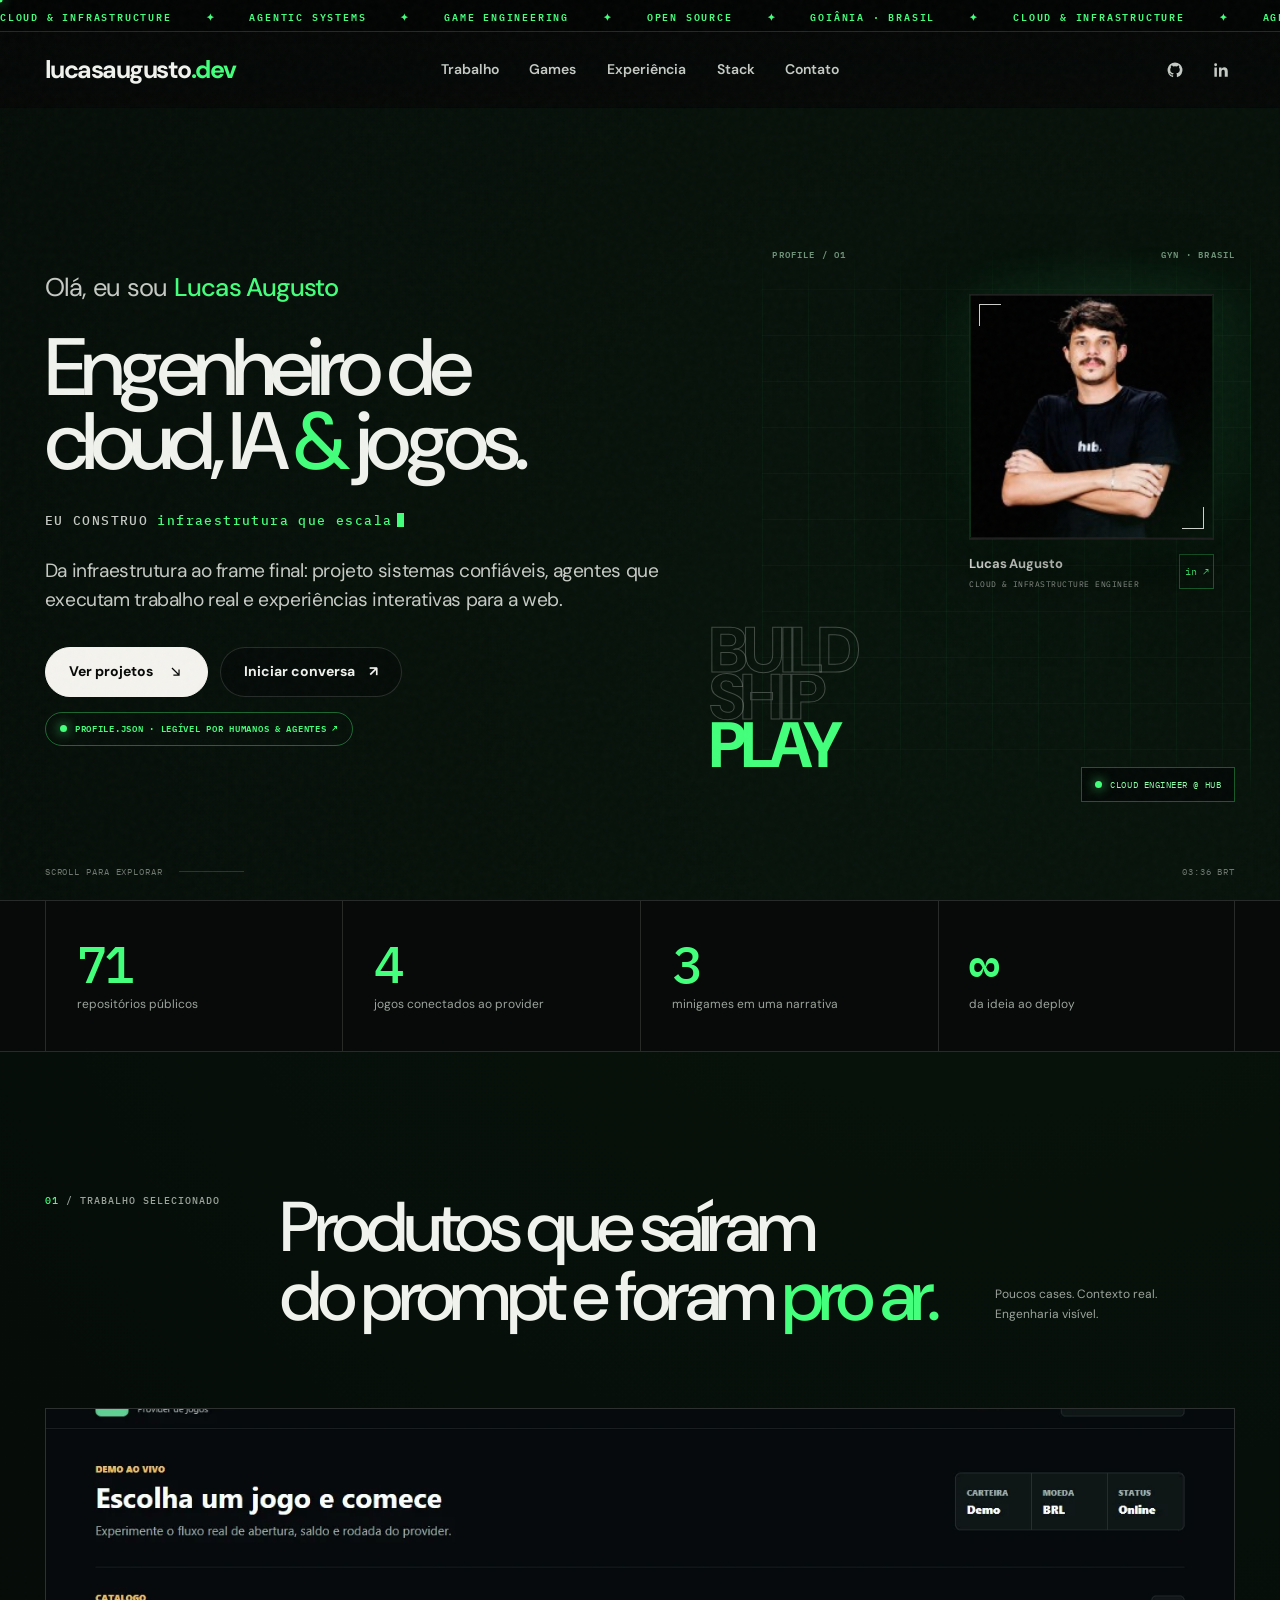
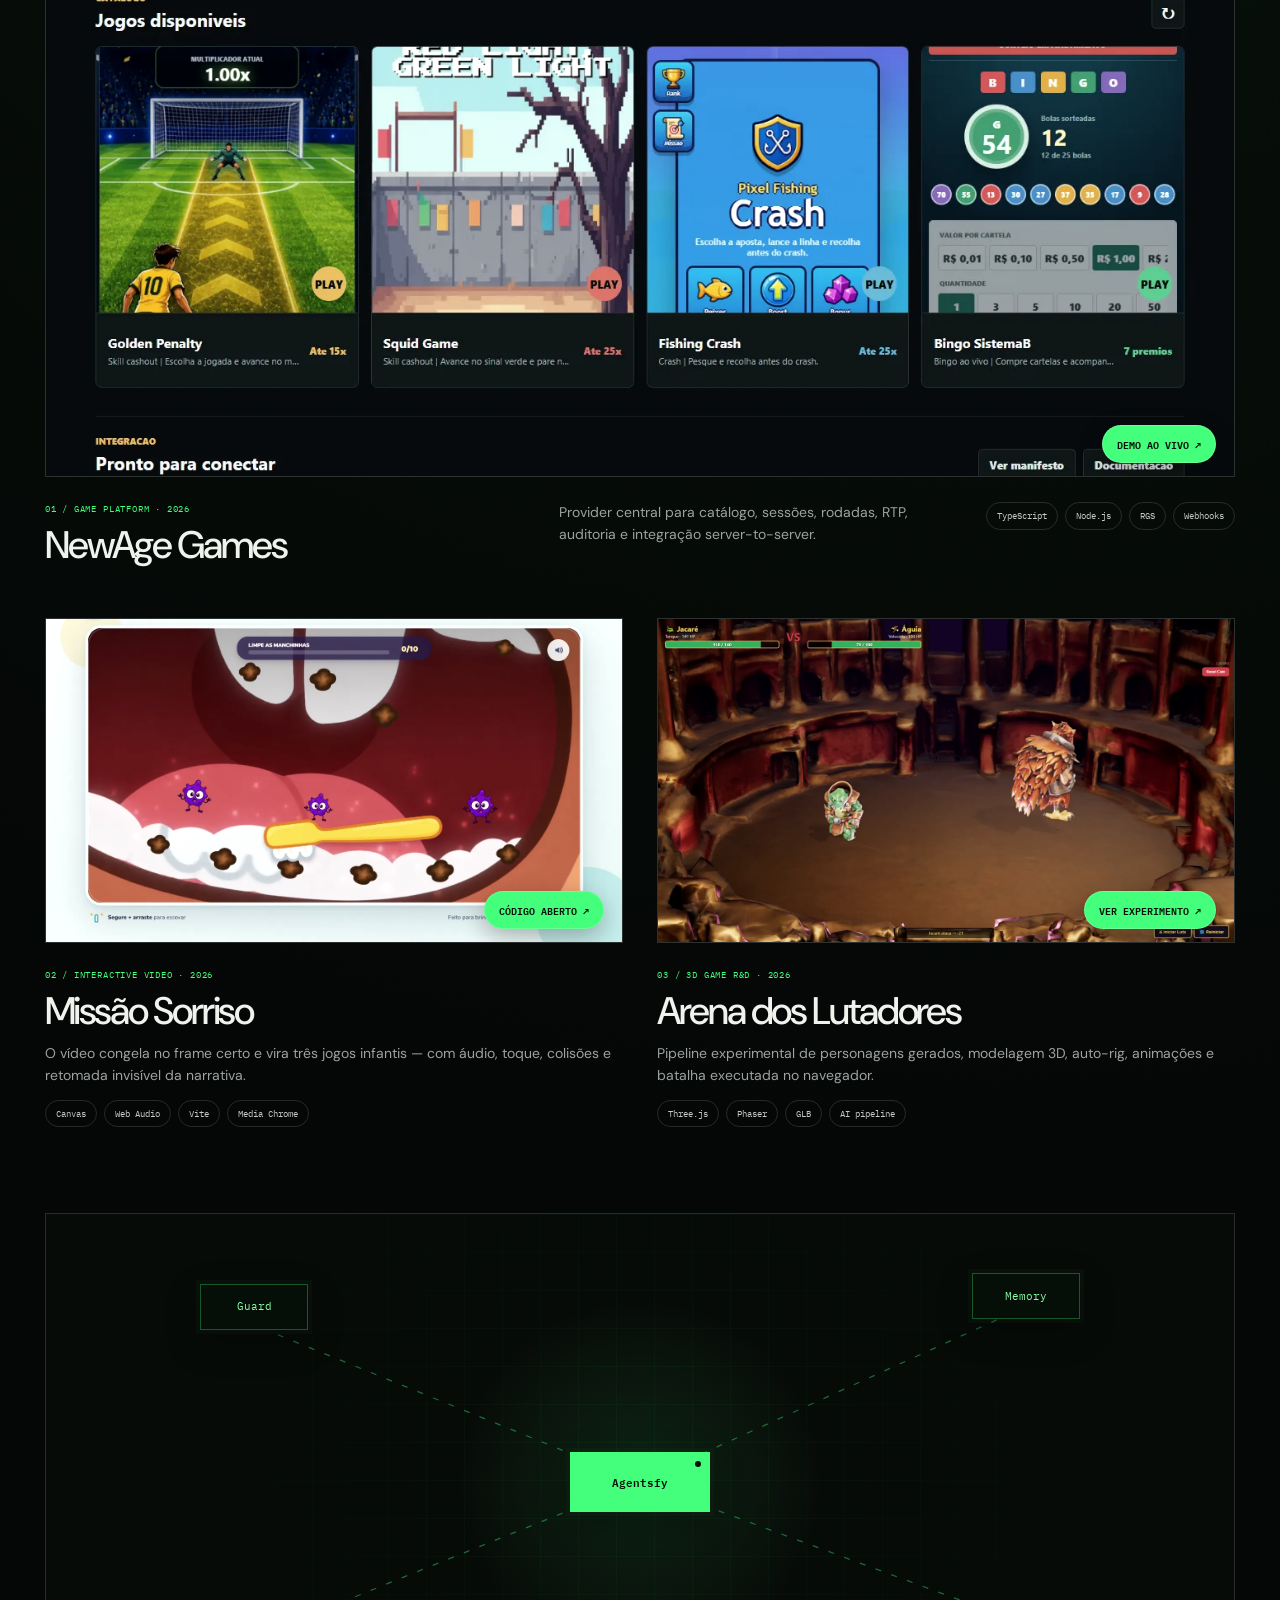
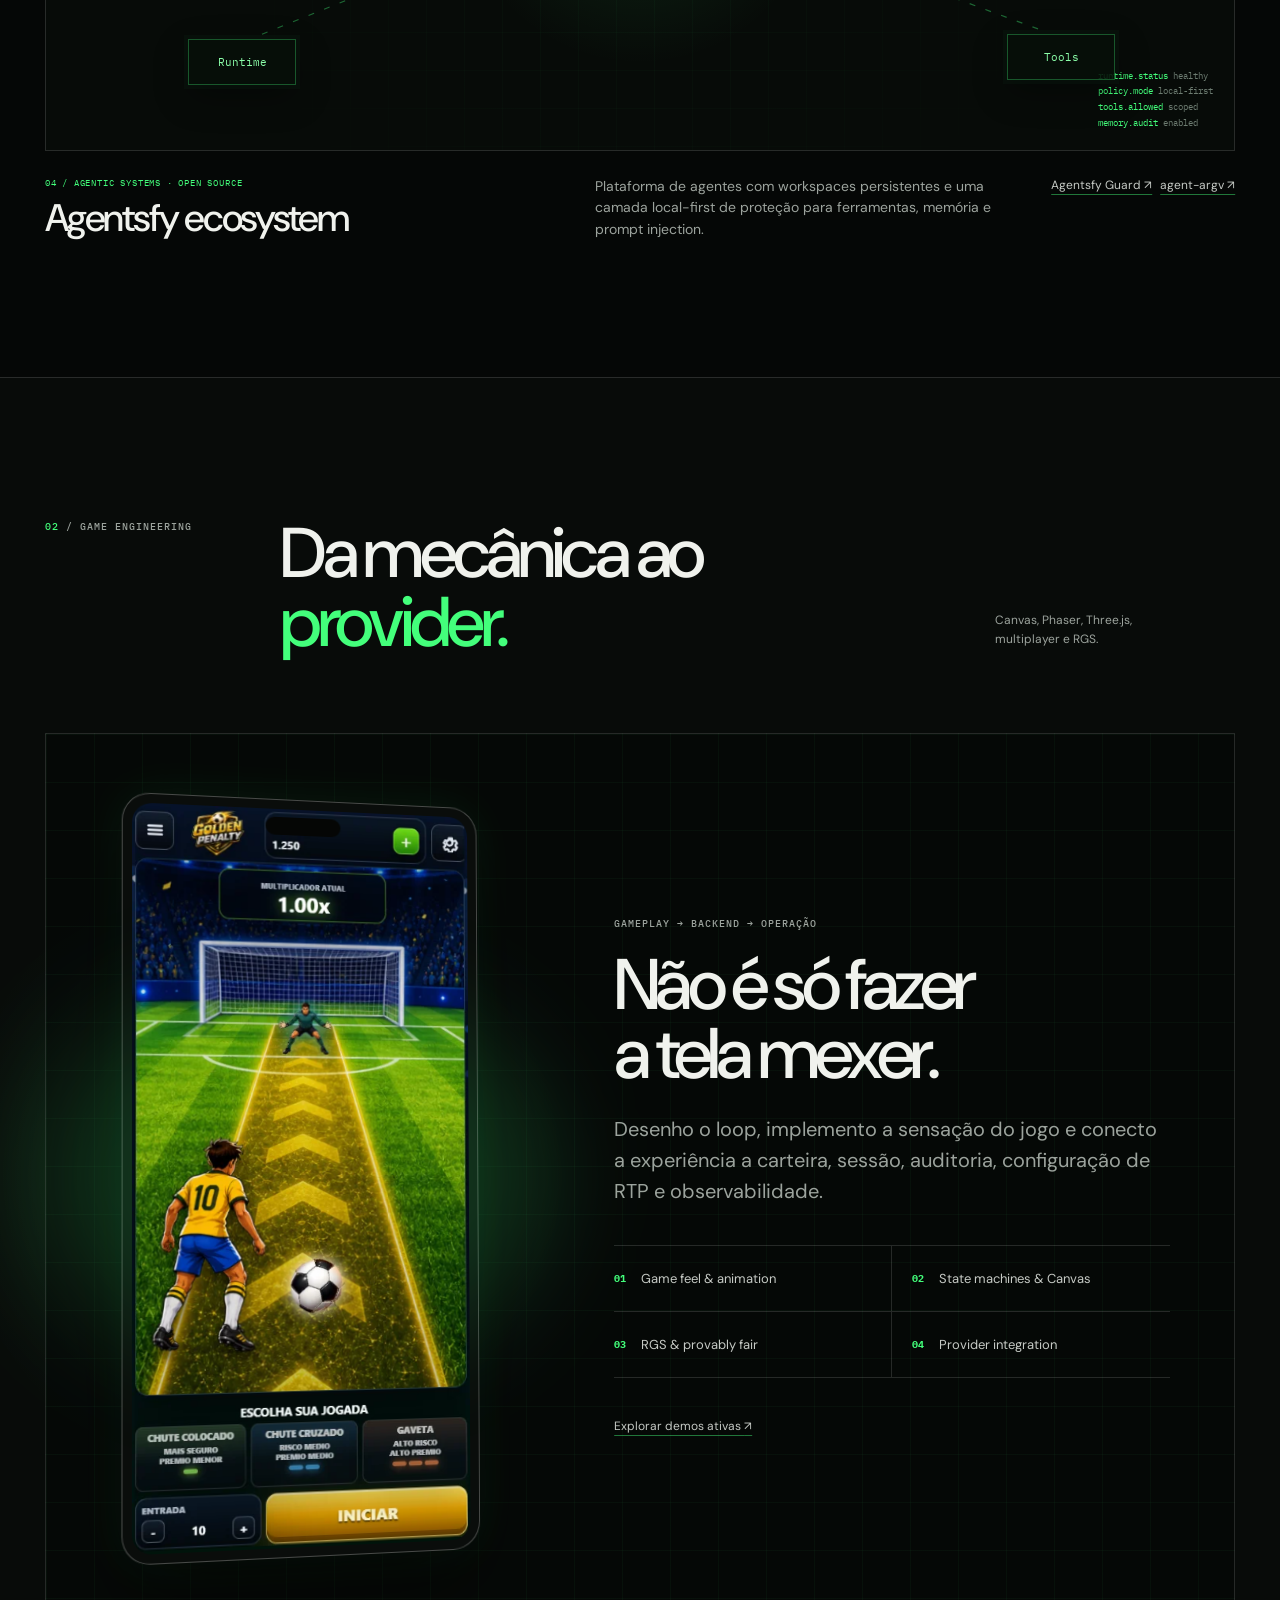
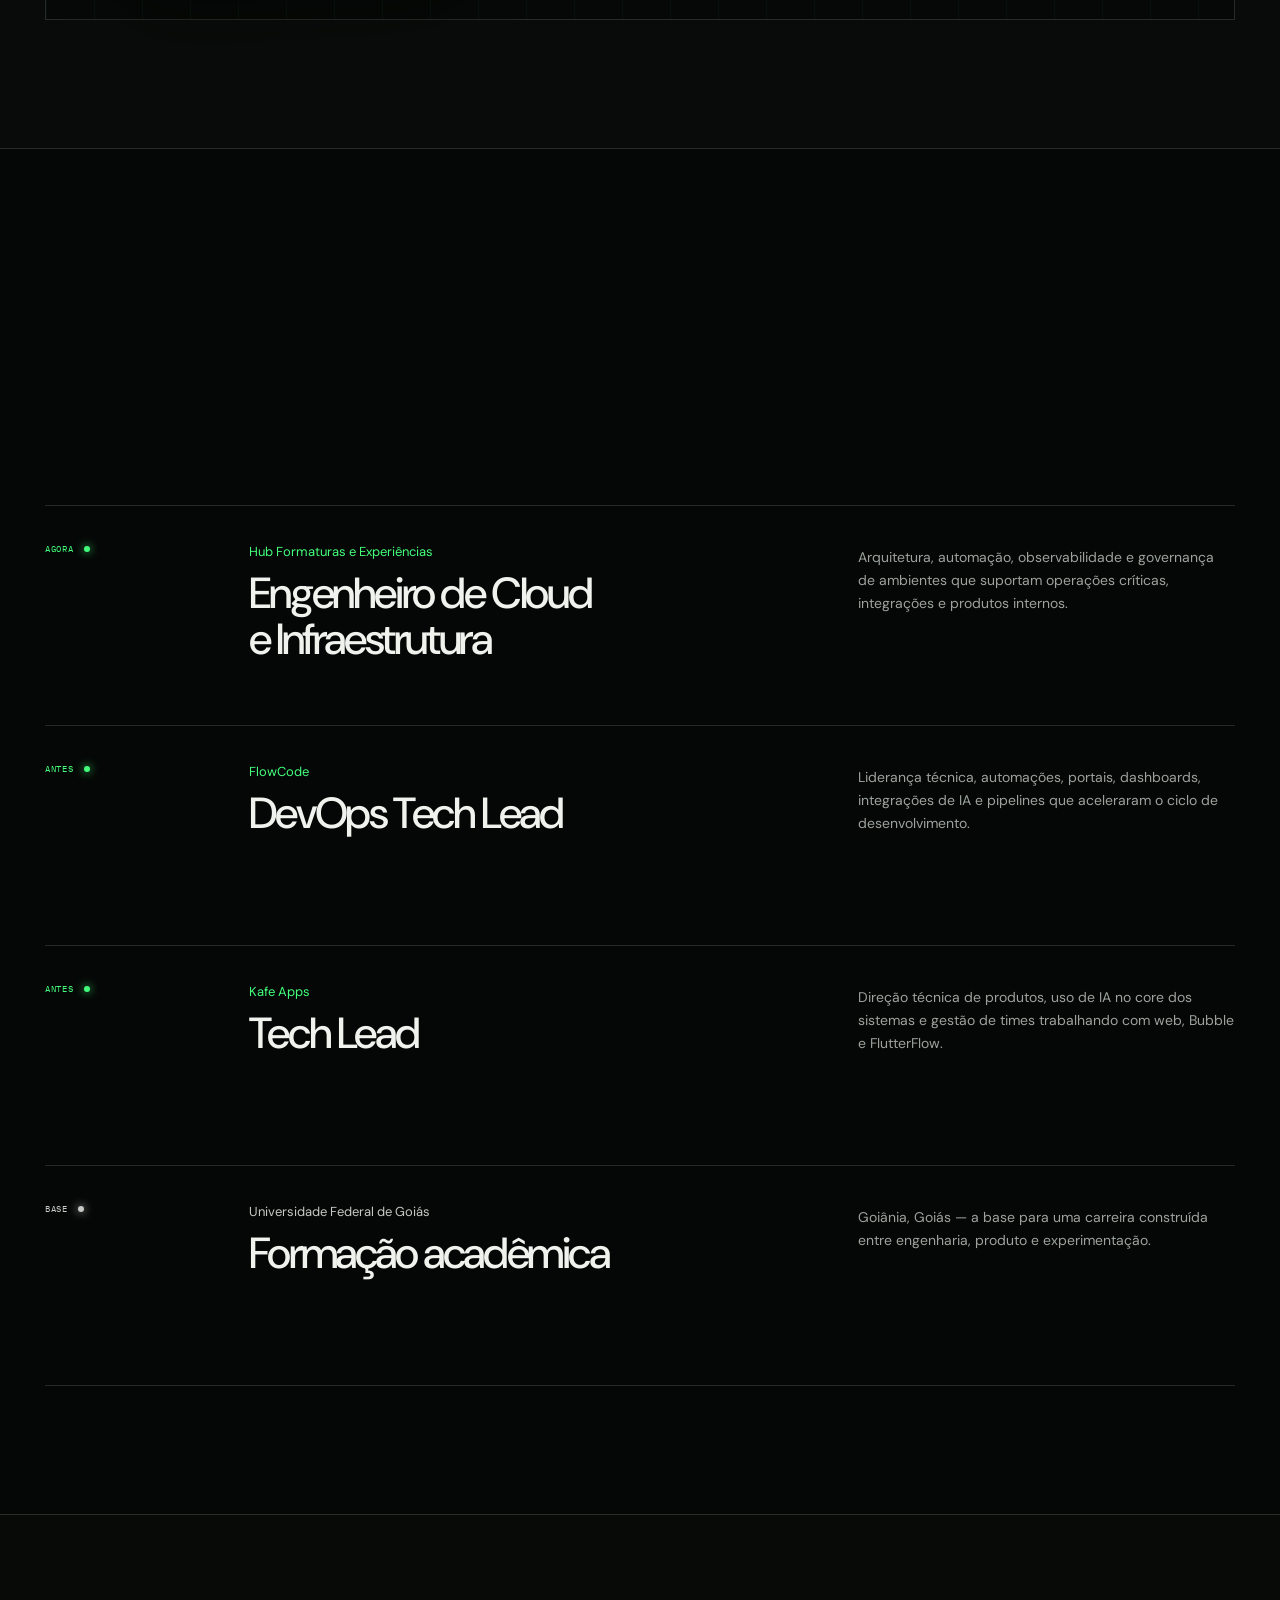
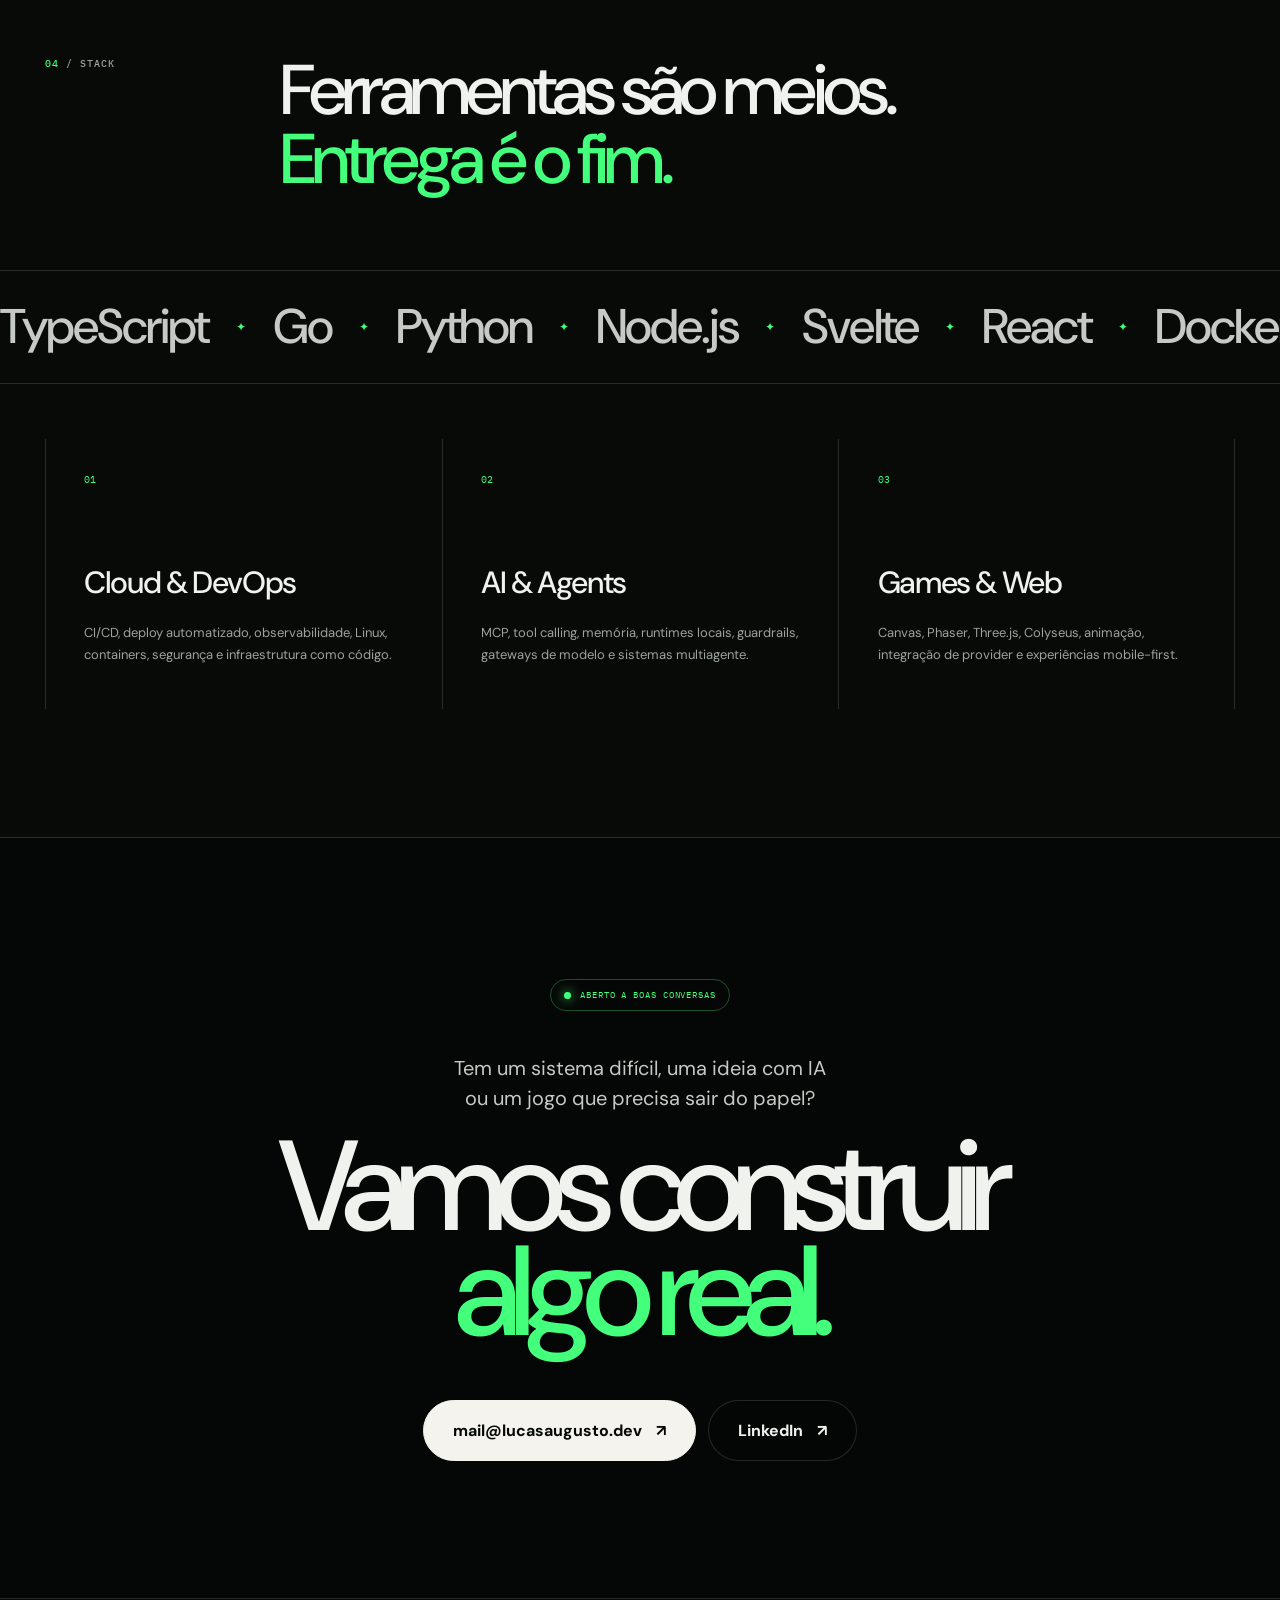
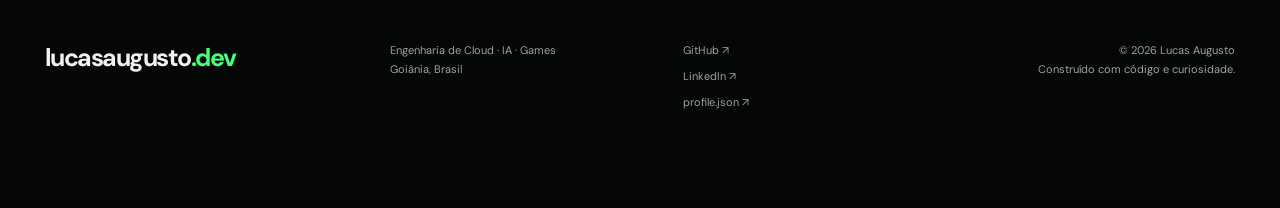
==== commit 8211645a: "feat: redesign hero with LinkedIn portrait" ====
--- a/index.html
+++ b/index.html
@@ -46,7 +46,7 @@
         "@type": "Person",
         "name": "Lucas Augusto",
         "url": "https://lucasaugusto.dev",
-        "image": "https://lucasaugusto.dev/assets/lucas-avatar.webp",
+        "image": "https://lucasaugusto.dev/assets/lucas-linkedin.jpg",
         "jobTitle": "Engenheiro de Cloud e Infraestrutura",
         "worksFor": {
           "@type": "Organization",
@@ -157,23 +157,37 @@
           </a>
         </div>
 
-        <div class="hero__visual reveal" data-delay="2" aria-label="Retrato ilustrado de Lucas Augusto">
-          <div class="orbit orbit--one" aria-hidden="true"></div>
-          <div class="orbit orbit--two" aria-hidden="true"></div>
-          <div class="scanner" aria-hidden="true"></div>
-          <div class="avatar-frame">
-            <img src="assets/lucas-avatar.webp" alt="Ilustração de Lucas Augusto" width="640" height="640" />
-          </div>
-          <div class="visual-code" aria-hidden="true">
-            <span>01</span> ship();<br />
-            <span>02</span> observe();<br />
-            <span>03</span> iterate();
-          </div>
+        <div class="hero__visual reveal" data-delay="2" aria-label="Foto e perfil profissional de Lucas Augusto">
+          <div class="portrait-meta" aria-hidden="true">
+            <span>PROFILE / 01</span>
+            <span>GYN · BRASIL</span>
+          </div>
+
+          <figure class="portrait-card">
+            <div class="portrait-card__image">
+              <img src="assets/lucas-linkedin.jpg" alt="Foto de Lucas Augusto" width="200" height="200" />
+              <span class="portrait-card__corner portrait-card__corner--top" aria-hidden="true"></span>
+              <span class="portrait-card__corner portrait-card__corner--bottom" aria-hidden="true"></span>
+            </div>
+            <figcaption>
+              <div>
+                <strong>Lucas Augusto</strong>
+                <span>Cloud & Infrastructure Engineer</span>
+              </div>
+              <a href="https://www.linkedin.com/in/lucas-augusto-a7381b11b/" target="_blank" rel="noreferrer" aria-label="Abrir o LinkedIn de Lucas Augusto">in ↗</a>
+            </figcaption>
+          </figure>
+
+          <p class="visual-manifesto" aria-hidden="true">
+            <span>BUILD</span>
+            <span>SHIP</span>
+            <span>PLAY</span>
+          </p>
+
           <div class="visual-status">
             <span class="status-dot"></span>
             CLOUD ENGINEER @ HUB
           </div>
-          <div class="visual-axis" aria-hidden="true">GYN / 16.6869° S</div>
         </div>
 
         <div class="hero__foot reveal" data-delay="5">
--- a/styles.css
+++ b/styles.css
@@ -436,161 +436,188 @@
 
 .hero__visual {
   position: relative;
-  min-height: min(660px, 68vh);
+  min-height: min(620px, 66vh);
   align-self: stretch;
 }
 
 .hero__visual::before {
   position: absolute;
-  top: 10%;
-  right: -11%;
-  bottom: 1%;
-  left: 5%;
-  border: 1px solid rgba(67, 255, 123, 0.13);
-  border-radius: 47% 47% 4% 4%;
+  top: 8%;
+  right: -3%;
+  bottom: 7%;
+  left: 10%;
+  border-top: 1px solid rgba(67, 255, 123, 0.24);
+  border-right: 1px solid rgba(67, 255, 123, 0.1);
+  border-bottom: 1px solid rgba(255, 255, 255, 0.08);
   background:
-    linear-gradient(rgba(67, 255, 123, 0.05) 1px, transparent 1px),
-    linear-gradient(90deg, rgba(67, 255, 123, 0.05) 1px, transparent 1px);
-  background-size: 42px 42px;
+    radial-gradient(circle at 72% 26%, rgba(67, 255, 123, 0.13), transparent 36%),
+    linear-gradient(rgba(67, 255, 123, 0.04) 1px, transparent 1px),
+    linear-gradient(90deg, rgba(67, 255, 123, 0.04) 1px, transparent 1px);
+  background-size: auto, 46px 46px, 46px 46px;
   content: "";
-  perspective: 800px;
-  transform: perspective(800px) rotateY(-7deg) rotateX(2deg);
-  -webkit-mask-image: linear-gradient(to bottom, transparent, #000 15%, #000 83%, transparent);
-  mask-image: linear-gradient(to bottom, transparent, #000 15%, #000 83%, transparent);
-}
-
-.avatar-frame {
+  -webkit-mask-image: linear-gradient(to bottom, transparent, #000 12%, #000 88%, transparent);
+  mask-image: linear-gradient(to bottom, transparent, #000 12%, #000 88%, transparent);
+}
+
+.portrait-meta {
+  position: absolute;
+  z-index: 5;
+  top: 9%;
+  right: 0;
+  left: 12%;
+  display: flex;
+  justify-content: space-between;
+  color: rgba(199, 255, 214, 0.54);
+  font-family: var(--mono);
+  font-size: 9px;
+  font-weight: 600;
+  letter-spacing: 0.13em;
+}
+
+.portrait-card {
+  position: absolute;
+  z-index: 4;
+  top: 16%;
+  right: 4%;
+  width: min(245px, 21vw);
+  margin: 0;
+}
+
+.portrait-card__image {
+  position: relative;
+  aspect-ratio: 1;
+  overflow: hidden;
+  border: 1px solid rgba(255, 255, 255, 0.12);
+  background: #000;
+  box-shadow: 0 24px 70px rgba(0, 0, 0, 0.58), 0 0 55px rgba(67, 255, 123, 0.08);
+}
+
+.portrait-card__image::after {
+  position: absolute;
+  inset: 0;
+  border: 1px solid rgba(67, 255, 123, 0.11);
+  background: linear-gradient(140deg, transparent 58%, rgba(67, 255, 123, 0.08));
+  content: "";
+  pointer-events: none;
+}
+
+.portrait-card img {
+  width: 100%;
+  height: 100%;
+  object-fit: cover;
+  image-rendering: auto;
+}
+
+.portrait-card__corner {
+  position: absolute;
+  z-index: 2;
+  width: 22px;
+  height: 22px;
+  border-color: var(--green);
+  opacity: 0.86;
+}
+
+.portrait-card__corner--top {
+  top: 9px;
+  left: 9px;
+  border-top: 1px solid;
+  border-left: 1px solid;
+}
+
+.portrait-card__corner--bottom {
+  right: 9px;
+  bottom: 9px;
+  border-right: 1px solid;
+  border-bottom: 1px solid;
+}
+
+.portrait-card figcaption {
+  display: grid;
+  min-height: 72px;
+  padding: 14px 0 0;
+  border-top: 1px solid rgba(255, 255, 255, 0.08);
+  grid-template-columns: 1fr auto;
+  gap: 14px;
+  align-items: start;
+}
+
+.portrait-card figcaption div {
+  display: flex;
+  gap: 5px;
+  flex-direction: column;
+}
+
+.portrait-card figcaption strong {
+  font-size: 13px;
+  font-weight: 700;
+  letter-spacing: -0.01em;
+}
+
+.portrait-card figcaption span {
+  color: var(--muted);
+  font-family: var(--mono);
+  font-size: 8px;
+  line-height: 1.45;
+  letter-spacing: 0.06em;
+  text-transform: uppercase;
+}
+
+.portrait-card figcaption a {
+  display: grid;
+  width: 35px;
+  height: 35px;
+  border: 1px solid rgba(67, 255, 123, 0.32);
+  place-items: center;
+  color: var(--green);
+  font-family: var(--mono);
+  font-size: 10px;
+  transition: color 180ms ease, background 180ms ease;
+}
+
+.portrait-card figcaption a:hover,
+.portrait-card figcaption a:focus-visible {
+  color: #020a04;
+  background: var(--green);
+}
+
+.visual-manifesto {
   position: absolute;
   z-index: 3;
-  right: -3%;
-  bottom: -1%;
-  width: min(560px, 45vw);
-  overflow: hidden;
-  filter: drop-shadow(0 0 34px rgba(51, 255, 111, 0.12));
-  -webkit-mask-image: linear-gradient(to bottom, #000 70%, transparent 100%);
-  mask-image: linear-gradient(to bottom, #000 70%, transparent 100%);
-}
-
-.avatar-frame::after {
-  position: absolute;
-  inset: 0;
-  background: repeating-linear-gradient(to bottom, transparent 0, transparent 3px, rgba(1, 7, 3, 0.3) 4px);
-  content: "";
-  mix-blend-mode: multiply;
-  pointer-events: none;
-}
-
-.avatar-frame img {
-  width: 100%;
-  opacity: 0.86;
-  filter: grayscale(1) contrast(1.38) brightness(0.84) sepia(1) saturate(9) hue-rotate(72deg);
-  mix-blend-mode: screen;
-  transform: scale(1.015);
-}
-
-.scanner {
-  position: absolute;
-  z-index: 5;
-  top: 16%;
-  right: 5%;
-  width: 80%;
-  height: 1px;
-  opacity: 0.8;
-  background: linear-gradient(90deg, transparent, var(--green), transparent);
-  box-shadow: 0 0 17px var(--green);
-  animation: scan 7s ease-in-out infinite;
-}
-
-@keyframes scan {
-  0%, 100% { top: 16%; opacity: 0; }
-  10%, 90% { opacity: 0.8; }
-  50% { top: 86%; opacity: 0.35; }
-}
-
-.orbit {
-  position: absolute;
-  z-index: 2;
-  top: 31%;
-  left: 15%;
-  border: 1px solid rgba(67, 255, 123, 0.27);
-  border-radius: 50%;
-}
-
-.orbit::after {
-  position: absolute;
-  top: 50%;
-  left: -4px;
-  width: 7px;
-  height: 7px;
-  border-radius: 50%;
-  background: var(--green);
-  box-shadow: 0 0 14px var(--green);
-  content: "";
-}
-
-.orbit--one {
-  width: 60%;
-  aspect-ratio: 1;
-  animation: orbit 20s linear infinite;
-}
-
-.orbit--two {
-  top: 42%;
-  left: 23%;
-  width: 39%;
-  aspect-ratio: 1;
-  animation: orbit 13s linear infinite reverse;
-}
-
-@keyframes orbit { to { rotate: 1turn; } }
-
-.visual-code {
-  position: absolute;
-  z-index: 6;
-  top: 28%;
+  bottom: 12%;
   left: 0;
-  padding-left: 14px;
-  border-left: 1px solid var(--green);
-  color: rgba(199, 255, 214, 0.55);
-  font-family: var(--mono);
-  font-size: 10px;
-  line-height: 1.9;
-}
-
-.visual-code span {
-  margin-right: 10px;
-  color: var(--green);
+  display: flex;
+  margin: 0;
+  flex-direction: column;
+  color: transparent;
+  font-size: clamp(56px, 5vw, 82px);
+  font-weight: 800;
+  letter-spacing: -0.075em;
+  line-height: 0.74;
+  -webkit-text-stroke: 1px rgba(238, 244, 239, 0.25);
+}
+
+.visual-manifesto span:last-child {
+  color: var(--green);
+  -webkit-text-stroke: 0;
 }
 
 .visual-status {
   position: absolute;
   z-index: 7;
-  right: 1%;
-  bottom: 8%;
+  right: 0;
+  bottom: 7%;
   display: flex;
   min-height: 35px;
   padding: 0 13px;
   border: 1px solid rgba(67, 255, 123, 0.33);
   gap: 8px;
   align-items: center;
-  background: rgba(4, 9, 6, 0.76);
+  background: rgba(4, 9, 6, 0.9);
   color: var(--green-soft);
   font-family: var(--mono);
   font-size: 9px;
   letter-spacing: 0.06em;
   backdrop-filter: blur(8px);
-}
-
-.visual-axis {
-  position: absolute;
-  z-index: 6;
-  top: 24%;
-  right: -20px;
-  color: var(--green);
-  font-family: var(--mono);
-  font-size: 9px;
-  letter-spacing: 0.15em;
-  writing-mode: vertical-rl;
 }
 
 .hero__foot {
@@ -1392,7 +1419,8 @@
   }
 
   .hero__title { font-size: clamp(54px, 7.6vw, 80px); }
-  .avatar-frame { right: -15%; width: 53vw; }
+  .portrait-card { right: 0; width: min(230px, 24vw); }
+  .portrait-meta { left: 8%; }
 
   .section-heading,
   .section-heading--compact {
@@ -1469,27 +1497,39 @@
 
   .hero__visual {
     width: 100%;
-    min-height: 410px;
-    margin-top: 12px;
+    min-height: 370px;
+    margin-top: 32px;
     order: 2;
   }
 
   .hero__visual::before {
-    top: 7%;
-    right: -22%;
-    left: -4%;
-  }
-
-  .avatar-frame {
-    right: auto;
-    left: 50%;
-    width: min(96vw, 420px);
-    transform: translateX(-50%);
-  }
-
-  .visual-code { top: 25%; font-size: 8px; }
-  .visual-axis { right: 0; }
-  .visual-status { right: 0; bottom: 5%; }
+    top: 2%;
+    right: -3%;
+    bottom: 2%;
+    left: 3%;
+  }
+
+  .portrait-meta {
+    top: 3%;
+    right: 0;
+    left: 5%;
+  }
+
+  .portrait-card {
+    top: 11%;
+    right: 0;
+    width: min(210px, 55vw);
+  }
+
+  .portrait-card figcaption { min-height: 65px; }
+
+  .visual-manifesto {
+    bottom: 15%;
+    left: 0;
+    font-size: clamp(56px, 18vw, 78px);
+  }
+
+  .visual-status { right: 0; bottom: 0; }
   .hero__foot { display: none; }
 
   .proof__grid { grid-template-columns: repeat(2, 1fr); }
